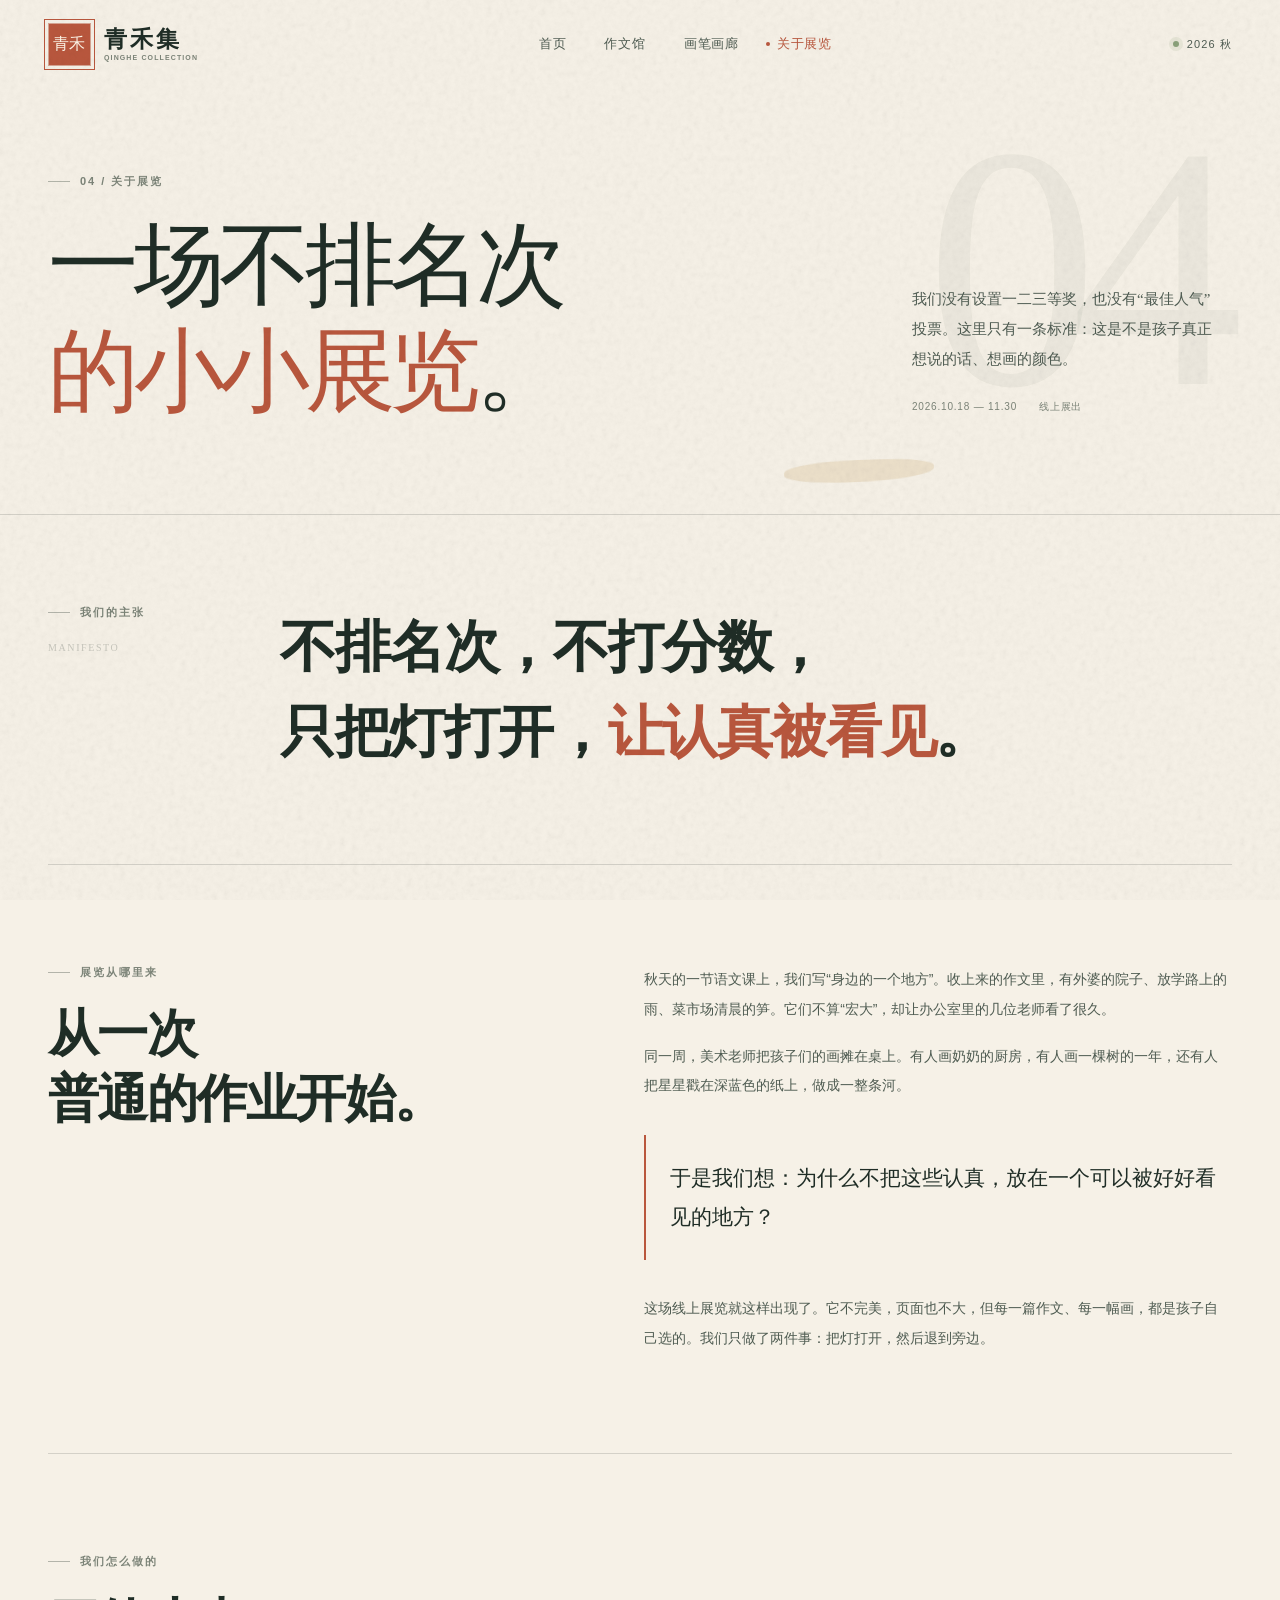
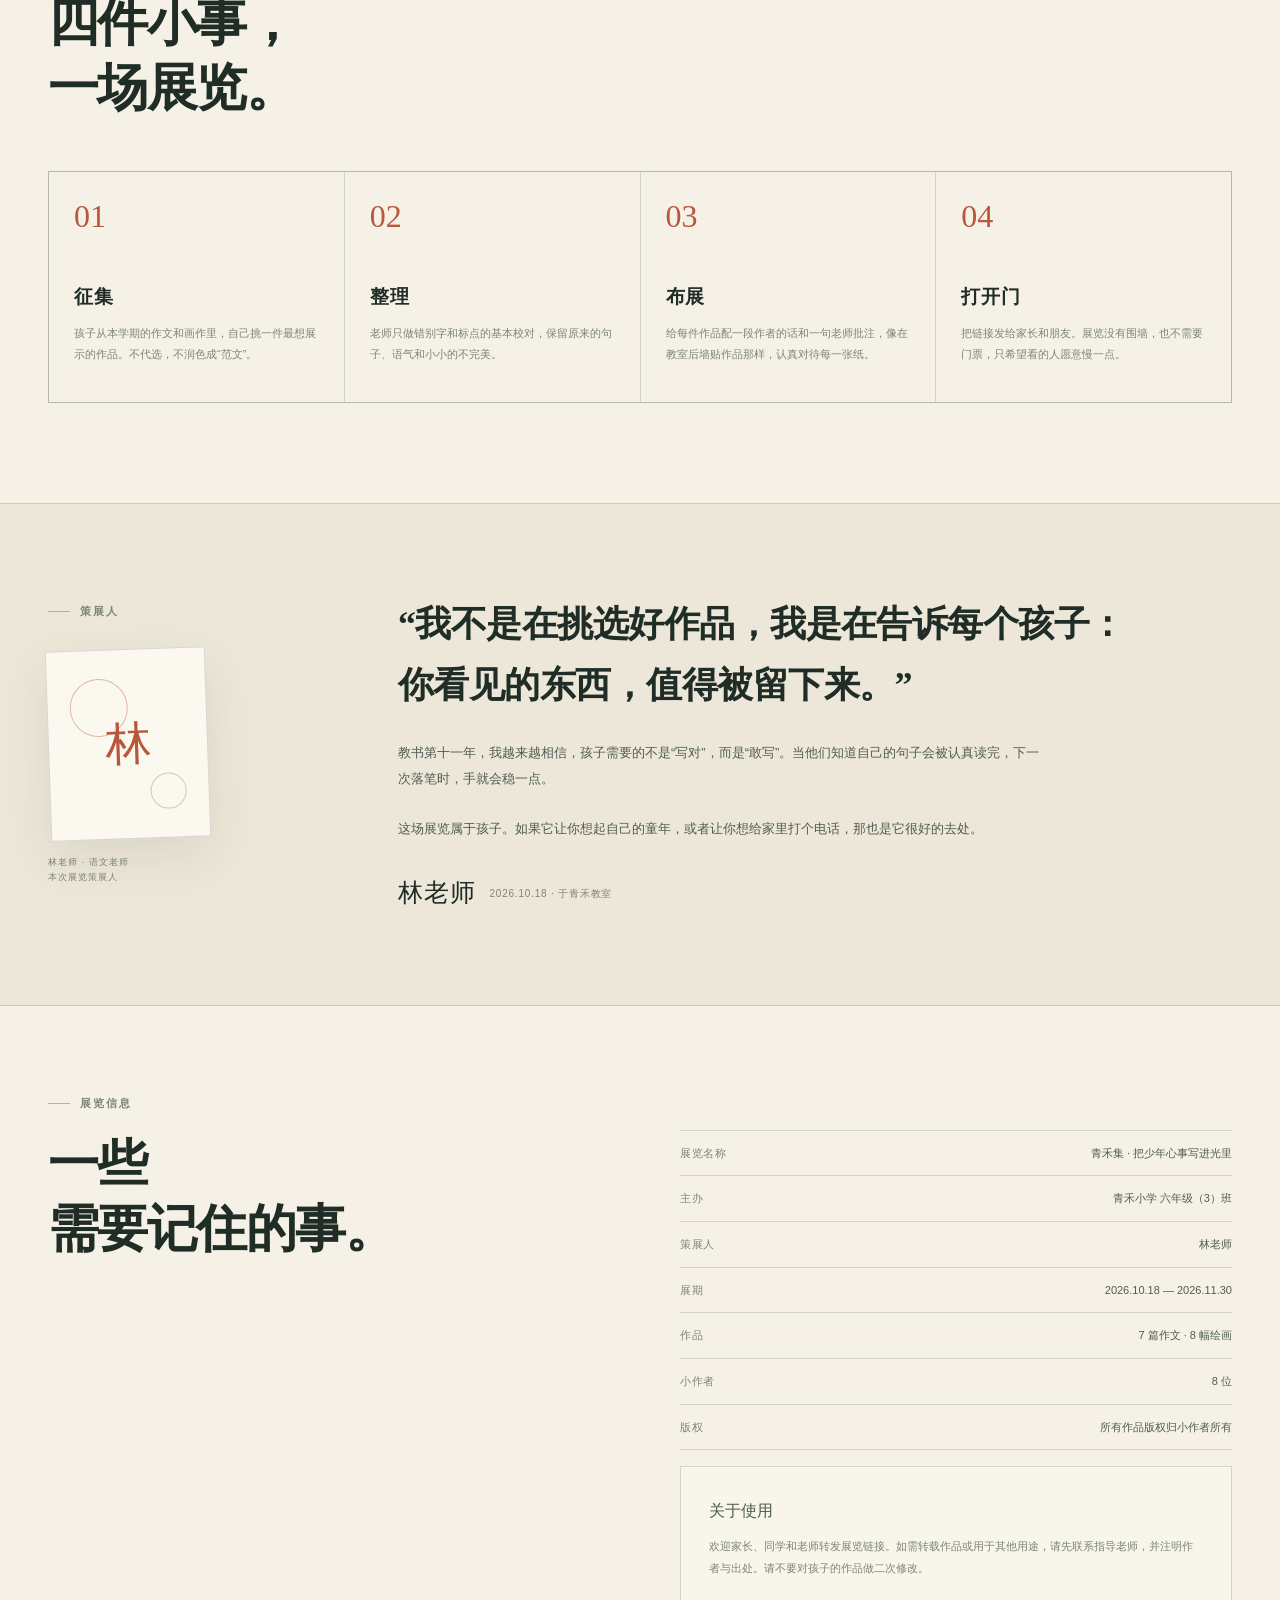
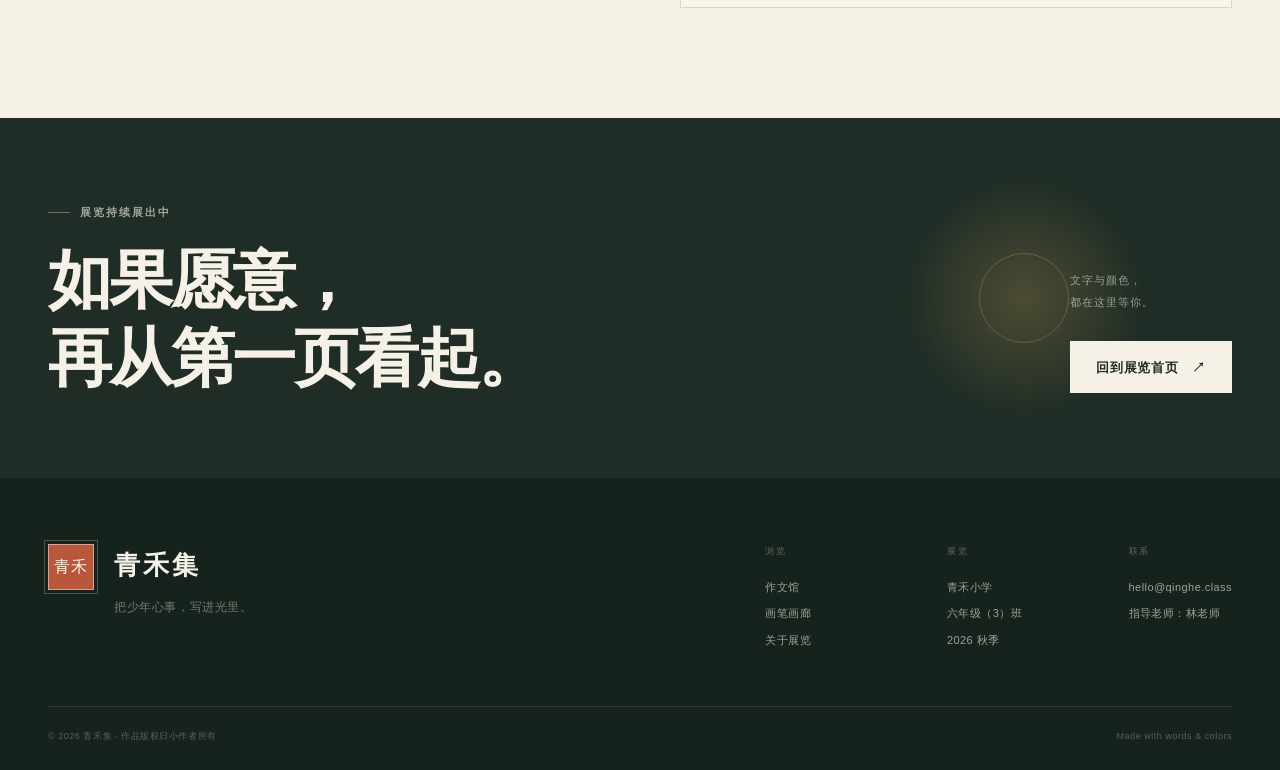
==== about.html @ 117893ed "Publish Qinghe class showcase" ====
<!DOCTYPE html>
<html lang="zh-CN">
<head>
  <meta charset="UTF-8">
  <meta name="viewport" content="width=device-width, initial-scale=1.0">
  <meta name="description" content="关于青禾集——青禾小学六年级（3）班 2026 秋季作文与绘画展。一场不评比高低、只把灯打开的小小展览。">
  <meta name="theme-color" content="#F6F1E7">
  <title>关于展览 · 青禾集</title>
  <link rel="icon" href="assets/img/favicon.svg" type="image/svg+xml">
  <link rel="stylesheet" href="assets/css/style.css">
</head>
<body data-page="about">
  <a class="skip-link" href="#main">跳到正文</a>
  <div class="grain" aria-hidden="true"></div>

  <header class="site-header" data-header>
    <div class="header-inner">
      <a class="brand" href="index.html" aria-label="青禾集首页">
        <span class="brand-seal">青禾</span>
        <span class="brand-type">
          <strong>青禾集</strong>
          <small>QINGHE COLLECTION</small>
        </span>
      </a>
      <nav class="desktop-nav" aria-label="主导航">
        <a href="index.html" data-nav="home">首页</a>
        <a href="essays.html" data-nav="essays">作文馆</a>
        <a href="gallery.html" data-nav="gallery">画笔画廊</a>
        <a href="about.html" data-nav="about">关于展览</a>
      </nav>
      <div class="header-right">
        <span class="term-pill"><i></i>2026 秋</span>
        <button class="menu-toggle" type="button" aria-label="打开菜单" aria-expanded="false" aria-controls="mobileMenu" data-menu-toggle>
          <span></span><span></span>
        </button>
      </div>
    </div>
  </header>

  <div class="mobile-menu" id="mobileMenu" data-mobile-menu aria-hidden="true">
    <div class="mobile-menu-inner">
      <button class="menu-close" type="button" data-menu-close aria-label="关闭菜单"><span></span><span></span></button>
      <p class="mobile-menu-label">把少年心事，写进光里。</p>
      <nav aria-label="移动端导航">
        <a href="index.html" data-nav="home"><span>01</span>首页</a>
        <a href="essays.html" data-nav="essays"><span>02</span>作文馆</a>
        <a href="gallery.html" data-nav="gallery"><span>03</span>画笔画廊</a>
        <a href="about.html" data-nav="about"><span>04</span>关于展览</a>
      </nav>
      <div class="mobile-menu-foot">
        <span>青禾小学 · 六年级（3）班</span>
        <span>2026 秋季</span>
      </div>
    </div>
  </div>

  <main id="main">
    <section class="page-hero about-hero">
      <div class="container page-hero-grid">
        <div>
          <p class="kicker load-in">04 / 关于展览</p>
          <h1 class="load-in" data-load-delay="1">一场不排名次<br><em>的小小展览</em>。</h1>
        </div>
        <aside class="page-hero-aside about-hero-aside load-in" data-load-delay="2">
          <p>我们没有设置一二三等奖，也没有“最佳人气”投票。这里只有一条标准：这是不是孩子真正想说的话、想画的颜色。</p>
          <div class="page-hero-meta">
            <span>2026.10.18 — 11.30</span>
            <span>线上展出</span>
          </div>
        </aside>
      </div>
      <span class="page-hero-index" aria-hidden="true">04</span>
      <span class="page-hero-brush" aria-hidden="true"></span>
    </section>

    <section class="about-manifesto container">
      <div class="reveal">
        <p class="kicker">我们的主张</p>
        <p class="about-manifesto-label">MANIFESTO</p>
      </div>
      <blockquote class="reveal" data-delay="1">不排名次，不打分数，<br>只把灯打开，<em>让认真被看见</em>。</blockquote>
    </section>

    <section class="about-story container">
      <div class="reveal">
        <p class="kicker">展览从哪里来</p>
        <h2>从一次<br>普通的作业开始。</h2>
      </div>
      <div class="about-story-copy reveal" data-delay="1">
        <p>秋天的一节语文课上，我们写“身边的一个地方”。收上来的作文里，有外婆的院子、放学路上的雨、菜市场清晨的笋。它们不算“宏大”，却让办公室里的几位老师看了很久。</p>
        <p>同一周，美术老师把孩子们的画摊在桌上。有人画奶奶的厨房，有人画一棵树的一年，还有人把星星戳在深蓝色的纸上，做成一整条河。</p>
        <p class="about-pull">于是我们想：为什么不把这些认真，放在一个可以被好好看见的地方？</p>
        <p>这场线上展览就这样出现了。它不完美，页面也不大，但每一篇作文、每一幅画，都是孩子自己选的。我们只做了两件事：把灯打开，然后退到旁边。</p>
      </div>
    </section>

    <section class="about-process container">
      <div class="reveal">
        <p class="kicker">我们怎么做的</p>
        <h2>四件小事，<br>一场展览。</h2>
      </div>
      <div class="process-grid">
        <article class="process-step reveal">
          <span>01</span>
          <h3>征集</h3>
          <p>孩子从本学期的作文和画作里，自己挑一件最想展示的作品。不代选，不润色成“范文”。</p>
        </article>
        <article class="process-step reveal" data-delay="1">
          <span>02</span>
          <h3>整理</h3>
          <p>老师只做错别字和标点的基本校对，保留原来的句子、语气和小小的不完美。</p>
        </article>
        <article class="process-step reveal" data-delay="2">
          <span>03</span>
          <h3>布展</h3>
          <p>给每件作品配一段作者的话和一句老师批注，像在教室后墙贴作品那样，认真对待每一张纸。</p>
        </article>
        <article class="process-step reveal" data-delay="2">
          <span>04</span>
          <h3>打开门</h3>
          <p>把链接发给家长和朋友。展览没有围墙，也不需要门票，只希望看的人愿意慢一点。</p>
        </article>
      </div>
    </section>

    <section class="about-teacher">
      <div class="container about-teacher-inner">
        <aside class="about-teacher-aside reveal">
          <p class="kicker">策展人</p>
          <div class="teacher-portrait-mark" aria-hidden="true"><span>林</span></div>
          <p class="teacher-portrait-caption">林老师 · 语文老师<br>本次展览策展人</p>
        </aside>
        <div class="about-teacher-quote reveal" data-delay="1">
          <blockquote>“我不是在挑选好作品，我是在告诉每个孩子：你看见的东西，值得被留下来。”</blockquote>
          <p>教书第十一年，我越来越相信，孩子需要的不是“写对”，而是“敢写”。当他们知道自己的句子会被认真读完，下一次落笔时，手就会稳一点。</p>
          <p>这场展览属于孩子。如果它让你想起自己的童年，或者让你想给家里打个电话，那也是它很好的去处。</p>
          <div class="about-teacher-sign">
            <strong>林老师</strong>
            <span>2026.10.18 · 于青禾教室</span>
          </div>
        </div>
      </div>
    </section>

    <section class="about-credits container">
      <div class="reveal">
        <p class="kicker">展览信息</p>
        <h2>一些<br>需要记住的事。</h2>
      </div>
      <div class="reveal" data-delay="1">
        <dl class="credit-list">
          <div><dt>展览名称</dt><dd>青禾集 · 把少年心事写进光里</dd></div>
          <div><dt>主办</dt><dd>青禾小学 六年级（3）班</dd></div>
          <div><dt>策展人</dt><dd>林老师</dd></div>
          <div><dt>展期</dt><dd>2026.10.18 — 2026.11.30</dd></div>
          <div><dt>作品</dt><dd><span data-total="essays">7</span> 篇作文 · <span data-total="artworks">8</span> 幅绘画</dd></div>
          <div><dt>小作者</dt><dd><span data-total="authors">8</span> 位</dd></div>
          <div><dt>版权</dt><dd>所有作品版权归小作者所有</dd></div>
        </dl>
        <div class="credit-note">
          <strong>关于使用</strong>
          欢迎家长、同学和老师转发展览链接。如需转载作品或用于其他用途，请先联系指导老师，并注明作者与出处。请不要对孩子的作品做二次修改。
        </div>
      </div>
    </section>

    <section class="visit-strip">
      <div class="container visit-inner reveal">
        <div>
          <p class="kicker kicker--light">展览持续展出中</p>
          <h2>如果愿意，<br>再从第一页看起。</h2>
        </div>
        <div class="visit-actions">
          <p>文字与颜色，<br>都在这里等你。</p>
          <a class="btn btn--paper" href="index.html">回到展览首页 <span aria-hidden="true">↗</span></a>
        </div>
        <div class="visit-sun" aria-hidden="true"></div>
      </div>
    </section>
  </main>

  <footer class="site-footer">
    <div class="container footer-inner">
      <div class="footer-brand">
        <span class="brand-seal">青禾</span>
        <div>
          <strong>青禾集</strong>
          <p>把少年心事，写进光里。</p>
        </div>
      </div>
      <div class="footer-nav">
        <div>
          <p class="footer-label">浏览</p>
          <a href="essays.html">作文馆</a>
          <a href="gallery.html">画笔画廊</a>
          <a href="about.html">关于展览</a>
        </div>
        <div>
          <p class="footer-label">展览</p>
          <span>青禾小学</span>
          <span>六年级（3）班</span>
          <span>2026 秋季</span>
        </div>
        <div>
          <p class="footer-label">联系</p>
          <a href="mailto:hello@qinghe.class">hello@qinghe.class</a>
          <span>指导老师：林老师</span>
        </div>
      </div>
    </div>
    <div class="container footer-bottom">
      <span>© <span data-year>2026</span> 青禾集 · 作品版权归小作者所有</span>
      <span>Made with words &amp; colors</span>
    </div>
  </footer>

  <script src="assets/js/data.js"></script>
  <script src="assets/js/site.js"></script>
</body>
</html>
---- assets/css/style.css ----
/* ============================================================
   青禾集 · 视觉系统
   纸感、墨绿、陶土红；宋体做骨架，黑体做呼吸。
   ============================================================ */

:root {
  --paper: #f6f1e7;
  --paper-light: #fbf8f0;
  --paper-deep: #eee6d7;
  --ink: #1f2d26;
  --ink-deep: #16221c;
  --ink-soft: #4f5c52;
  --muted: #7c8478;
  --sage: #788b6f;
  --sage-light: #bdcbb2;
  --terra: #b9573d;
  --terra-deep: #93422f;
  --gold: #c19a55;
  --line: rgba(31, 45, 38, 0.16);
  --line-light: rgba(246, 241, 231, 0.18);
  --serif: "Noto Serif SC", "Source Han Serif SC", "Songti SC", "STSong", "SimSun", serif;
  --sans: "Noto Sans SC", "PingFang SC", "Hiragino Sans GB", "Microsoft YaHei", sans-serif;
  --hand: "Kaiti SC", "STKaiti", "KaiTi", "楷体", serif;
  --ease: cubic-bezier(0.22, 1, 0.36, 1);
  --shadow-soft: 0 18px 50px rgba(47, 42, 31, 0.09);
  --shadow-card: 0 26px 70px rgba(47, 42, 31, 0.14);
  --container: 1240px;
}

*,
*::before,
*::after { box-sizing: border-box; }

html {
  scroll-behavior: smooth;
  -webkit-text-size-adjust: 100%;
}

section[id] { scroll-margin-top: 96px; }

body {
  margin: 0;
  background: var(--paper);
  color: var(--ink);
  font-family: var(--sans);
  font-size: 16px;
  line-height: 1.7;
  -webkit-font-smoothing: antialiased;
  text-rendering: optimizeLegibility;
  overflow-x: hidden;
}

body.is-locked { overflow: hidden; }

::selection {
  background: var(--terra);
  color: var(--paper-light);
}

img { display: block; max-width: 100%; }
a { color: inherit; text-decoration: none; }
button { font: inherit; color: inherit; }
button, a { -webkit-tap-highlight-color: transparent; }
p, h1, h2, h3, h4, blockquote, figure { margin: 0; }
ul, ol { margin: 0; padding: 0; list-style: none; }
[hidden] { display: none !important; }

:focus-visible {
  outline: 2px solid var(--terra);
  outline-offset: 4px;
}

.skip-link {
  position: fixed;
  top: 12px;
  left: 12px;
  z-index: 1000;
  padding: 10px 18px;
  background: var(--ink);
  color: var(--paper);
  transform: translateY(-160%);
  transition: transform 0.2s ease;
}
.skip-link:focus { transform: translateY(0); }

.grain {
  position: fixed;
  inset: 0;
  z-index: 999;
  pointer-events: none;
  opacity: 0.2;
  mix-blend-mode: multiply;
  background-image: url("data:image/svg+xml,%3Csvg viewBox='0 0 180 180' xmlns='http://www.w3.org/2000/svg'%3E%3Cfilter id='n'%3E%3CfeTurbulence type='fractalNoise' baseFrequency='.82' numOctaves='4' stitchTiles='stitch'/%3E%3CfeColorMatrix type='saturate' values='0'/%3E%3C/filter%3E%3Crect width='100%25' height='100%25' filter='url(%23n)' opacity='.55'/%3E%3C/svg%3E");
}

.container {
  width: min(var(--container), calc(100% - 96px));
  margin-inline: auto;
}

.sr-only {
  position: absolute;
  width: 1px;
  height: 1px;
  padding: 0;
  margin: -1px;
  overflow: hidden;
  clip: rect(0, 0, 0, 0);
  white-space: nowrap;
  border: 0;
}

/* ---------- 基础排版 ---------- */

h1, h2, h3, h4, blockquote {
  font-family: var(--serif);
  font-weight: 600;
}

.kicker {
  display: flex;
  align-items: center;
  gap: 10px;
  color: var(--muted);
  font-family: var(--sans);
  font-size: 11px;
  font-weight: 600;
  letter-spacing: 0.18em;
  line-height: 1.4;
  text-transform: uppercase;
}
.kicker::before {
  content: "";
  width: 22px;
  height: 1px;
  background: currentColor;
  opacity: 0.55;
}
.kicker--light { color: rgba(246, 241, 231, 0.62); }

.eyebrow {
  display: flex;
  align-items: center;
  gap: 14px;
  color: var(--ink-soft);
  font-size: 12px;
  font-weight: 500;
  letter-spacing: 0.14em;
}
.eyebrow-line { width: 42px; height: 1px; background: var(--terra); }

.link-arrow {
  display: inline-flex;
  align-items: center;
  gap: 12px;
  border-bottom: 1px solid var(--line);
  padding-bottom: 7px;
  font-size: 13px;
  font-weight: 600;
  letter-spacing: 0.04em;
  transition: color 0.25s ease, border-color 0.25s ease, gap 0.25s ease;
}
.link-arrow span {
  font-size: 17px;
  line-height: 1;
  transition: transform 0.25s var(--ease);
}
.link-arrow:hover { color: var(--terra); border-color: var(--terra); }
.link-arrow:hover span { transform: translateX(4px); }

.btn {
  display: inline-flex;
  align-items: center;
  justify-content: center;
  gap: 14px;
  min-height: 52px;
  padding: 0 25px;
  border: 1px solid transparent;
  font-size: 13px;
  font-weight: 600;
  letter-spacing: 0.05em;
  line-height: 1.2;
  transition: background 0.25s ease, color 0.25s ease, border-color 0.25s ease, transform 0.25s var(--ease);
}
.btn svg {
  width: 18px;
  height: 18px;
  fill: none;
  stroke: currentColor;
  stroke-width: 1.5;
  stroke-linecap: round;
  stroke-linejoin: round;
}
.btn--primary {
  background: var(--ink);
  color: var(--paper-light);
}
.btn--primary:hover {
  background: var(--terra);
  transform: translateY(-2px);
}
.btn--text {
  padding-inline: 4px;
  border-bottom-color: transparent;
  border-radius: 0;
}
.btn--text span { color: var(--terra); font-size: 16px; }
.btn--text:hover { color: var(--terra); }
.btn--paper {
  background: var(--paper);
  color: var(--ink);
}
.btn--paper:hover { background: var(--gold); transform: translateY(-2px); }

/* ---------- 页头 ---------- */

.site-header {
  position: fixed;
  top: 0;
  left: 0;
  right: 0;
  z-index: 100;
  border-bottom: 1px solid transparent;
  transition: background 0.35s ease, border-color 0.35s ease, backdrop-filter 0.35s ease;
}
.site-header.is-scrolled {
  background: rgba(246, 241, 231, 0.9);
  border-bottom-color: var(--line);
  -webkit-backdrop-filter: blur(16px);
  backdrop-filter: blur(16px);
}
.header-inner {
  width: min(var(--container), calc(100% - 96px));
  min-height: 88px;
  margin-inline: auto;
  display: flex;
  align-items: center;
  justify-content: space-between;
  gap: 32px;
}
.brand {
  display: inline-flex;
  align-items: center;
  gap: 13px;
  flex-shrink: 0;
}
.brand-seal {
  display: grid;
  place-items: center;
  width: 43px;
  height: 43px;
  border: 1px solid rgba(246, 241, 231, 0.5);
  outline: 1px solid var(--terra);
  outline-offset: 3px;
  background: var(--terra);
  color: #fff7e9;
  font-family: var(--hand);
  font-size: 16px;
  letter-spacing: 0.06em;
  line-height: 1;
  transition: transform 0.35s var(--ease);
}
.brand:hover .brand-seal { transform: rotate(-6deg); }
.brand-type { display: flex; flex-direction: column; gap: 1px; }
.brand-type strong {
  font-family: var(--serif);
  font-size: 23px;
  font-weight: 700;
  letter-spacing: 0.12em;
  line-height: 1.2;
}
.brand-type small {
  color: var(--muted);
  font-size: 7px;
  font-weight: 600;
  letter-spacing: 0.16em;
  line-height: 1.2;
}
.desktop-nav {
  display: flex;
  align-items: center;
  gap: 38px;
  margin-left: auto;
  margin-right: auto;
}
.desktop-nav a {
  position: relative;
  padding: 7px 0;
  color: var(--ink-soft);
  font-size: 13px;
  font-weight: 500;
  letter-spacing: 0.06em;
}
.desktop-nav a::after {
  content: "";
  position: absolute;
  left: 0;
  bottom: 0;
  width: 0;
  height: 1px;
  background: var(--terra);
  transition: width 0.3s var(--ease);
}
.desktop-nav a:hover { color: var(--ink); }
.desktop-nav a:hover::after { width: 100%; }
.desktop-nav a[aria-current="page"] { color: var(--terra); }
.desktop-nav a[aria-current="page"]::before {
  content: "";
  position: absolute;
  left: -11px;
  top: 50%;
  width: 4px;
  height: 4px;
  border-radius: 50%;
  background: var(--terra);
  transform: translateY(-50%);
}
.header-right { display: flex; align-items: center; gap: 22px; }
.term-pill {
  display: inline-flex;
  align-items: center;
  gap: 8px;
  white-space: nowrap;
  color: var(--ink-soft);
  font-size: 11px;
  letter-spacing: 0.1em;
}
.term-pill i {
  width: 6px;
  height: 6px;
  border-radius: 50%;
  background: #8ba37b;
  box-shadow: 0 0 0 4px rgba(139, 163, 123, 0.14);
}
.menu-toggle {
  display: none;
  position: relative;
  z-index: 120;
  width: 44px;
  height: 44px;
  padding: 0;
  border: 1px solid var(--line);
  border-radius: 50%;
  background: transparent;
  cursor: pointer;
}
.menu-toggle span {
  position: absolute;
  left: 13px;
  width: 16px;
  height: 1px;
  background: var(--ink);
  transition: transform 0.3s ease, top 0.3s ease;
}
.menu-toggle span:first-child { top: 18px; }
.menu-toggle span:last-child { top: 24px; }
.menu-toggle[aria-expanded="true"] { border-color: var(--line-light); }
.menu-toggle[aria-expanded="true"] span { background: var(--paper); }
.menu-toggle[aria-expanded="true"] span:first-child { top: 21px; transform: rotate(45deg); }
.menu-toggle[aria-expanded="true"] span:last-child { top: 21px; transform: rotate(-45deg); }

.mobile-menu {
  position: fixed;
  inset: 0;
  z-index: 110;
  background: var(--ink-deep);
  color: var(--paper);
  opacity: 0;
  visibility: hidden;
  clip-path: circle(0% at calc(100% - 54px) 54px);
  transition: clip-path 0.6s var(--ease), opacity 0.25s ease, visibility 0.25s;
}
.mobile-menu.is-open {
  opacity: 1;
  visibility: visible;
  clip-path: circle(150% at calc(100% - 54px) 54px);
}
.mobile-menu-inner {
  position: relative;
  width: min(var(--container), calc(100% - 64px));
  height: 100%;
  margin-inline: auto;
  padding: 130px 0 46px;
  display: flex;
  flex-direction: column;
}
.menu-close {
  position: absolute;
  top: 22px;
  right: 0;
  z-index: 2;
  width: 44px;
  height: 44px;
  padding: 0;
  border: 1px solid rgba(246, 241, 231, 0.28);
  border-radius: 50%;
  background: transparent;
  cursor: pointer;
}
.menu-close span {
  position: absolute;
  left: 13px;
  top: 21px;
  width: 16px;
  height: 1px;
  background: var(--paper);
}
.menu-close span:first-child { transform: rotate(45deg); }
.menu-close span:last-child { transform: rotate(-45deg); }
.mobile-menu-label {
  color: rgba(246, 241, 231, 0.5);
  font-family: var(--serif);
  font-size: 15px;
  letter-spacing: 0.06em;
}
.mobile-menu nav {
  margin-top: 48px;
  display: flex;
  flex-direction: column;
}
.mobile-menu nav a {
  display: flex;
  align-items: baseline;
  gap: 24px;
  padding: 15px 0;
  border-bottom: 1px solid var(--line-light);
  font-family: var(--serif);
  font-size: clamp(34px, 7vw, 48px);
  line-height: 1.2;
  transition: color 0.25s ease, padding-left 0.25s ease;
}
.mobile-menu nav a span {
  color: rgba(246, 241, 231, 0.35);
  font-family: var(--sans);
  font-size: 10px;
  letter-spacing: 0.15em;
}
.mobile-menu nav a:hover,
.mobile-menu nav a[aria-current="page"] { color: #d8a48d; padding-left: 8px; }
.mobile-menu-foot {
  margin-top: auto;
  display: flex;
  justify-content: space-between;
  color: rgba(246, 241, 231, 0.42);
  font-size: 11px;
  letter-spacing: 0.1em;
}

/* ---------- 首页 Hero ---------- */

.hero {
  min-height: 860px;
  padding-top: 150px;
  padding-bottom: 88px;
  display: grid;
  grid-template-columns: minmax(0, 0.94fr) minmax(440px, 1.06fr);
  align-items: center;
  gap: 34px;
}
.hero-copy { position: relative; z-index: 3; }
.hero-title {
  margin-top: 26px;
  font-size: clamp(58px, 6.4vw, 92px);
  line-height: 1.08;
  letter-spacing: -0.045em;
  font-weight: 600;
}
.hero-title .ink-accent {
  position: relative;
  z-index: 0;
  color: var(--terra);
  white-space: nowrap;
}
.hero-title .ink-accent::after {
  content: "";
  position: absolute;
  z-index: -1;
  left: 1%;
  right: -1%;
  bottom: 6%;
  height: 22%;
  background: rgba(193, 154, 85, 0.32);
  transform: rotate(-1.2deg);
  border-radius: 48% 22% 42% 26%;
}
.title-dot { color: var(--terra); }
.hero-intro {
  max-width: 500px;
  margin-top: 30px;
  color: var(--ink-soft);
  font-size: 15px;
  line-height: 1.95;
  letter-spacing: 0.02em;
}
.hero-cta {
  display: flex;
  align-items: center;
  flex-wrap: wrap;
  gap: 24px;
  margin-top: 36px;
}
.hero-foot {
  display: flex;
  align-items: center;
  flex-wrap: wrap;
  gap: 12px;
  margin-top: 56px;
  color: var(--muted);
  font-size: 11px;
  letter-spacing: 0.08em;
}
.hero-foot-label { color: var(--ink-soft); }
.hero-foot-theme {
  color: var(--terra);
  font-family: var(--serif);
  font-size: 17px;
  font-weight: 600;
  letter-spacing: 0.16em;
}
.hero-foot-dash { width: 36px; height: 1px; background: var(--line); }
.hero-foot-count { letter-spacing: 0.03em; }

.hero-stage {
  position: relative;
  align-self: stretch;
  min-height: 650px;
}
.stage-wash {
  position: absolute;
  inset: 8% 2% 3% 6%;
  background:
    radial-gradient(circle at 70% 18%, rgba(255, 247, 220, 0.86) 0 7%, transparent 28%),
    linear-gradient(155deg, #dde4d0 0%, #e9e4d0 52%, #e9d9bd 100%);
  border-radius: 48% 48% 14px 14px;
  opacity: 0.9;
}
.stage-wash::after {
  content: "";
  position: absolute;
  inset: 18px;
  border: 1px solid rgba(31, 45, 38, 0.11);
  border-radius: inherit;
}
.stage-orbit {
  position: absolute;
  top: 1%;
  right: 0;
  width: 168px;
  height: 168px;
  color: var(--ink-soft);
  animation: orbit 42s linear infinite;
  z-index: 2;
}
.stage-orbit text {
  font-family: var(--sans);
  font-size: 8.4px;
  font-weight: 500;
  letter-spacing: 0.28em;
  fill: currentColor;
}
@keyframes orbit { to { transform: rotate(360deg); } }
.stage-type {
  position: absolute;
  left: 1%;
  bottom: 5%;
  color: transparent;
  -webkit-text-stroke: 1px rgba(31, 45, 38, 0.15);
  font-family: var(--sans);
  font-size: 108px;
  font-weight: 700;
  line-height: 0.8;
  letter-spacing: -0.06em;
  pointer-events: none;
  z-index: 0;
}
.hero-art {
  position: absolute;
  display: block;
  padding: 11px 11px 0;
  background: #fcf8ef;
  box-shadow: var(--shadow-card);
  transition: transform 0.5s var(--ease), box-shadow 0.5s var(--ease), z-index 0s;
}
.hero-art .art-mat {
  display: block;
  overflow: hidden;
  background: var(--paper-deep);
}
.hero-art img {
  width: 100%;
  height: 100%;
  object-fit: cover;
  transition: transform 0.8s var(--ease);
}
.hero-art--main {
  width: 48%;
  left: 4%;
  top: 20%;
  transform: rotate(-4deg);
  z-index: 3;
}
.hero-art--main .art-mat { aspect-ratio: 4 / 5; }
.hero-art--side {
  width: 32%;
  right: 2%;
  top: 6%;
  transform: rotate(4deg);
  z-index: 2;
}
.hero-art--side .art-mat { aspect-ratio: 4 / 5; }
.hero-art--wide {
  width: 50%;
  right: 2%;
  bottom: 15%;
  transform: rotate(2.5deg);
  z-index: 4;
}
.hero-art--wide .art-mat { aspect-ratio: 10 / 7; }
.hero-art-caption {
  display: flex;
  flex-direction: column;
  gap: 1px;
  padding: 10px 2px 12px;
}
.hero-art-caption strong {
  font-family: var(--serif);
  font-size: 14px;
  font-weight: 600;
  letter-spacing: 0.07em;
}
.hero-art-caption em {
  color: var(--muted);
  font-size: 9px;
  font-style: normal;
  letter-spacing: 0.08em;
}
.hero-art:hover {
  transform: rotate(0) translateY(-9px);
  box-shadow: 0 34px 80px rgba(47, 42, 31, 0.2);
  z-index: 7;
}
.hero-art:hover img { transform: scale(1.025); }
.tape {
  position: absolute;
  z-index: 5;
  width: 76px;
  height: 22px;
  background: rgba(224, 209, 178, 0.72);
  border-left: 1px dashed rgba(120, 100, 71, 0.25);
  border-right: 1px dashed rgba(120, 100, 71, 0.25);
  -webkit-backdrop-filter: blur(2px);
  backdrop-filter: blur(2px);
  box-shadow: 0 2px 5px rgba(70, 58, 38, 0.08);
}
.tape--one { top: -10px; left: 28%; transform: rotate(-3deg); }
.tape--two { top: -8px; right: 20%; transform: rotate(6deg); width: 62px; }
.tape--three { top: -9px; left: 35%; transform: rotate(-2deg); width: 86px; }
.stage-label {
  position: absolute;
  left: 0;
  bottom: 1%;
  z-index: 8;
  display: flex;
  align-items: center;
  gap: 12px;
  color: var(--ink-soft);
  font-size: 9px;
  line-height: 1.7;
  letter-spacing: 0.08em;
}
.stage-label-seal {
  display: grid;
  place-items: center;
  width: 31px;
  height: 31px;
  border: 1px solid var(--terra);
  color: var(--terra);
  font-family: var(--hand);
  font-size: 15px;
}
.stage-label em { color: var(--muted); font-style: normal; letter-spacing: 0.03em; }

/* ---------- 跑马灯 ---------- */

.ticker {
  overflow: hidden;
  border-top: 1px solid var(--line);
  border-bottom: 1px solid var(--line);
  padding: 15px 0;
  background: rgba(251, 248, 240, 0.34);
}
.ticker-track {
  display: flex;
  align-items: center;
  gap: 30px;
  width: max-content;
  animation: ticker 38s linear infinite;
}
.ticker-track span {
  font-family: var(--serif);
  font-size: 12px;
  letter-spacing: 0.16em;
  white-space: nowrap;
}
.ticker-track i {
  color: var(--terra);
  font-size: 9px;
  font-style: normal;
}
@keyframes ticker { to { transform: translateX(-50%); } }

/* ---------- 通用 section ---------- */

.section { padding: 126px 0; }
.section-rail {
  display: flex;
  flex-direction: column;
  align-items: flex-start;
  gap: 18px;
}
.section-no {
  color: var(--terra);
  font-family: var(--serif);
  font-size: 58px;
  font-weight: 400;
  line-height: 1;
  letter-spacing: -0.04em;
}
.section-rail-text {
  color: var(--muted);
  font-size: 10px;
  letter-spacing: 0.22em;
  writing-mode: vertical-rl;
}
.intro-section {
  display: grid;
  grid-template-columns: 170px minmax(0, 1fr);
  gap: 42px;
  padding-bottom: 70px;
}
.intro-main {
  display: grid;
  grid-template-columns: minmax(0, 0.92fr) minmax(0, 1fr);
  gap: clamp(48px, 8vw, 110px);
  align-items: start;
}
.intro-heading h2 {
  margin-top: 20px;
  font-size: clamp(42px, 4.6vw, 62px);
  line-height: 1.22;
  letter-spacing: -0.035em;
}
.intro-lead {
  margin-bottom: 22px;
  color: var(--ink);
  font-family: var(--serif);
  font-size: clamp(20px, 2vw, 25px);
  line-height: 1.7;
  letter-spacing: 0.015em;
}
.intro-copy > p:not(.intro-lead) {
  color: var(--ink-soft);
  font-size: 14px;
  line-height: 2;
  letter-spacing: 0.015em;
}
.intro-copy > p + p { margin-top: 16px; }
.intro-stats {
  display: flex;
  gap: clamp(30px, 5vw, 62px);
  margin-top: 42px;
  padding-top: 28px;
  border-top: 1px solid var(--line);
}
.intro-stats div { display: flex; flex-direction: column; gap: 2px; }
.intro-stats strong {
  font-family: var(--serif);
  font-size: 40px;
  font-weight: 400;
  line-height: 1;
  letter-spacing: -0.03em;
}
.intro-stats span {
  color: var(--muted);
  font-size: 10px;
  letter-spacing: 0.12em;
}

/* ---------- 引言海报 ---------- */

.quote-feature { padding-bottom: 100px; }
.quote-feature-inner {
  position: relative;
  overflow: hidden;
  display: grid;
  grid-template-columns: 110px minmax(0, 1fr) auto;
  align-items: center;
  gap: 28px;
  min-height: 390px;
  padding: 62px 64px 62px 48px;
  background:
    radial-gradient(circle at 85% 20%, rgba(193, 154, 85, 0.18), transparent 34%),
    radial-gradient(circle at 8% 95%, rgba(120, 139, 111, 0.22), transparent 28%),
    var(--ink);
  color: var(--paper-light);
  overflow: hidden;
}
.quote-feature-inner::before {
  content: "";
  position: absolute;
  inset: 16px;
  border: 1px solid rgba(246, 241, 231, 0.11);
  pointer-events: none;
}
.quote-feature-mark {
  align-self: start;
  color: var(--gold);
  font-family: Georgia, serif;
  font-size: 130px;
  line-height: 0.8;
  opacity: 0.8;
}
.quote-feature-copy { position: relative; z-index: 1; }
.quote-feature blockquote {
  margin-top: 22px;
  font-size: clamp(30px, 3.8vw, 49px);
  font-weight: 500;
  line-height: 1.42;
  letter-spacing: -0.02em;
}
.quote-source {
  margin-top: 24px;
  color: rgba(246, 241, 231, 0.52);
  font-size: 11px;
  letter-spacing: 0.1em;
}
.round-link {
  position: relative;
  z-index: 2;
  flex-shrink: 0;
  display: grid;
  place-items: center;
  gap: 3px;
  width: 104px;
  height: 104px;
  border: 1px solid var(--line-light);
  border-radius: 50%;
  background: transparent;
  color: var(--paper);
  font-size: 10px;
  letter-spacing: 0.1em;
  cursor: pointer;
  transition: background 0.3s ease, color 0.3s ease, transform 0.3s var(--ease), border-color 0.3s ease;
}
.round-link svg {
  width: 22px;
  height: 22px;
  fill: none;
  stroke: currentColor;
  stroke-width: 1.2;
  stroke-linecap: round;
  stroke-linejoin: round;
}
.round-link:hover {
  background: var(--paper);
  color: var(--ink);
  border-color: var(--paper);
  transform: rotate(6deg);
}
.quote-feature-seal {
  position: absolute;
  right: 38px;
  bottom: 30px;
  display: grid;
  place-items: center;
  width: 38px;
  height: 60px;
  border: 1px solid rgba(185, 87, 61, 0.7);
  color: #d38a73;
  font-family: var(--hand);
  font-size: 13px;
  writing-mode: vertical-rl;
  letter-spacing: 0.15em;
  opacity: 0.9;
}

/* ---------- section 标题 ---------- */

.section-head {
  display: grid;
  grid-template-columns: minmax(0, 1fr) minmax(260px, 340px);
  gap: 60px;
  align-items: end;
  margin-bottom: 54px;
}
.section-head h2 {
  margin-top: 20px;
  font-size: clamp(40px, 4.4vw, 58px);
  line-height: 1.2;
  letter-spacing: -0.035em;
}
.section-head-side {
  padding-bottom: 5px;
  display: flex;
  flex-direction: column;
  align-items: flex-start;
  gap: 24px;
}
.section-head-side p {
  color: var(--ink-soft);
  font-size: 13px;
  line-height: 1.9;
}

/* ---------- 首页作文卡片 ---------- */

.home-essays {
  display: grid;
  grid-template-columns: 1.14fr 0.93fr 0.93fr;
  gap: 22px;
  align-items: stretch;
}
.essay-card {
  position: relative;
  display: flex;
  flex-direction: column;
  min-width: 0;
  background: var(--paper-light);
  border: 1px solid var(--line);
  box-shadow: 0 0 0 rgba(47, 42, 31, 0);
  transition: transform 0.35s var(--ease), box-shadow 0.35s ease, border-color 0.35s ease;
}
.essay-card:hover {
  transform: translateY(-6px);
  border-color: rgba(31, 45, 38, 0.28);
  box-shadow: var(--shadow-soft);
}
.essay-card--dark {
  background: var(--ink);
  border-color: var(--ink);
  color: var(--paper-light);
}
.essay-card--dark:hover { box-shadow: 0 26px 60px rgba(31, 45, 38, 0.22); }
.work-open {
  display: flex;
  flex-direction: column;
  flex: 1;
  width: 100%;
  padding: 28px 28px 24px;
  text-align: left;
  background: transparent;
  border: 0;
  cursor: pointer;
}
.essay-card--dark .work-open { padding: 34px 32px 28px; }
.essay-card-index {
  color: rgba(31, 45, 38, 0.24);
  font-family: var(--serif);
  font-size: 14px;
  letter-spacing: 0.08em;
}
.essay-card--dark .essay-card-index { color: rgba(246, 241, 231, 0.35); }
.essay-card-top {
  display: flex;
  align-items: center;
  justify-content: space-between;
  gap: 16px;
}
.essay-chip,
.art-chip {
  display: inline-flex;
  align-items: center;
  gap: 6px;
  padding: 4px 10px;
  border: 1px solid var(--line);
  border-radius: 99px;
  color: var(--ink-soft);
  font-size: 9px;
  letter-spacing: 0.08em;
  line-height: 1.5;
  white-space: nowrap;
}
.essay-card--dark .essay-chip {
  border-color: var(--line-light);
  color: rgba(246, 241, 231, 0.62);
}
.essay-card .essay-card-title {
  display: block;
  margin-top: 34px;
  font-family: var(--serif);
  font-size: clamp(24px, 2.3vw, 31px);
  font-weight: 600;
  line-height: 1.35;
  letter-spacing: -0.02em;
}
.essay-card--dark .essay-card-title {
  margin-top: 48px;
  font-size: clamp(33px, 3.2vw, 42px);
  line-height: 1.3;
}
.essay-card-excerpt {
  margin-top: 18px;
  color: var(--ink-soft);
  font-family: var(--serif);
  font-size: 13px;
  line-height: 1.95;
}
.essay-card--dark .essay-card-excerpt {
  color: rgba(246, 241, 231, 0.68);
  font-size: 14px;
}
.essay-card-quote {
  margin-top: 26px;
  padding-left: 16px;
  border-left: 1px solid var(--terra);
  color: rgba(246, 241, 231, 0.9);
  font-family: var(--serif);
  font-size: 17px;
  line-height: 1.8;
}
.essay-card-foot {
  display: flex;
  align-items: center;
  justify-content: space-between;
  gap: 12px;
  margin-top: auto;
  padding-top: 34px;
  color: var(--muted);
  font-size: 10px;
  letter-spacing: 0.08em;
}
.essay-card--dark .essay-card-foot { color: rgba(246, 241, 231, 0.48); }
.essay-card-foot .foot-arrow {
  color: var(--terra);
  font-size: 17px;
  line-height: 1;
  transition: transform 0.3s var(--ease);
}
.essay-card:hover .foot-arrow { transform: translate(4px, -4px); }
.essay-card-author { display: flex; align-items: baseline; gap: 7px; }
.essay-card-author strong {
  color: var(--ink);
  font-family: var(--serif);
  font-size: 12px;
  font-weight: 600;
  letter-spacing: 0.04em;
}
.essay-card--dark .essay-card-author strong { color: var(--paper-light); }

/* ---------- 首页画作 ---------- */

.art-section {
  position: relative;
  padding: 110px 0 95px;
  background: #ede7d9;
  border-top: 1px solid var(--line);
  border-bottom: 1px solid var(--line);
}
.art-section::before {
  content: "";
  position: absolute;
  inset: 0;
  background:
    radial-gradient(circle at 90% 8%, rgba(193, 154, 85, 0.18), transparent 24%),
    radial-gradient(circle at 4% 88%, rgba(120, 139, 111, 0.14), transparent 26%);
  pointer-events: none;
}
.section-head--art { position: relative; z-index: 1; }
.home-art-grid {
  position: relative;
  z-index: 1;
  column-count: 2;
  column-gap: 34px;
}
.art-tile {
  display: inline-block;
  width: 100%;
  margin: 0 0 38px;
  break-inside: avoid;
}
.art-tile:nth-child(2) { padding-top: 54px; }
.art-tile:nth-child(3) { padding-top: 0; }
.art-tile:nth-child(4) { padding-top: 20px; }
.art-open {
  display: block;
  width: 100%;
  padding: 0;
  border: 0;
  background: transparent;
  text-align: left;
  cursor: pointer;
}
.art-tile-frame {
  position: relative;
  display: block;
  overflow: hidden;
  padding: 13px;
  background: #fcf8ef;
  box-shadow: var(--shadow-soft);
  transition: transform 0.45s var(--ease), box-shadow 0.45s ease;
}
.art-open:hover .art-tile-frame {
  transform: translateY(-6px) rotate(-0.35deg);
  box-shadow: var(--shadow-card);
}
.art-tile-frame::after {
  content: "";
  position: absolute;
  inset: 13px;
  border: 1px solid rgba(31, 45, 38, 0.08);
  pointer-events: none;
}
.art-tile-frame img {
  width: 100%;
  height: auto;
  transition: transform 0.8s var(--ease);
}
.art-open:hover .art-tile-frame img { transform: scale(1.02); }
.art-tile-caption {
  display: flex;
  align-items: baseline;
  justify-content: space-between;
  gap: 18px;
  padding: 16px 2px 0;
}
.art-tile-caption strong {
  font-family: var(--serif);
  font-size: 20px;
  font-weight: 600;
  letter-spacing: 0.03em;
}
.art-tile-caption span {
  color: var(--muted);
  font-size: 10px;
  letter-spacing: 0.08em;
  white-space: nowrap;
}
.art-tile-note {
  margin-top: 5px;
  color: var(--ink-soft);
  font-size: 11px;
  line-height: 1.7;
  letter-spacing: 0.02em;
}
.art-section-foot {
  position: relative;
  z-index: 1;
  display: flex;
  align-items: center;
  gap: 18px;
  margin-top: 22px;
  padding-top: 24px;
  border-top: 1px solid var(--line);
  color: var(--muted);
  font-size: 10px;
  letter-spacing: 0.06em;
}
.art-section-line { flex: 1; height: 1px; background: var(--line); }
.art-section-foot .link-arrow { flex-shrink: 0; border-bottom-color: transparent; }

/* ---------- 老师的话 ---------- */

.teacher-section {
  display: grid;
  grid-template-columns: 280px minmax(0, 1fr);
  gap: clamp(48px, 8vw, 110px);
  align-items: start;
  padding-top: 118px;
  padding-bottom: 125px;
}
.teacher-rail {
  position: sticky;
  top: 140px;
  display: flex;
  flex-direction: column;
  align-items: flex-start;
}
.teacher-rail h2 {
  margin-top: 22px;
  font-size: clamp(42px, 4vw, 56px);
  line-height: 1.24;
  letter-spacing: -0.035em;
}
.teacher-stamp {
  display: grid;
  place-items: center;
  width: 72px;
  height: 72px;
  margin-top: 40px;
  border: 1px solid rgba(185, 87, 61, 0.5);
  border-radius: 50%;
  color: var(--terra);
  font-family: var(--hand);
  font-size: 15px;
  letter-spacing: 0.12em;
  transform: rotate(-12deg);
  opacity: 0.8;
}
.teacher-letter {
  position: relative;
  max-width: 750px;
  padding: 64px 64px 58px;
  background:
    linear-gradient(rgba(255, 251, 241, 0.7), rgba(255, 251, 241, 0.7)),
    repeating-linear-gradient(0deg, transparent 0 31px, rgba(31, 45, 38, 0.06) 31px 32px);
  background-color: #fbf6e9;
  box-shadow: 0 30px 80px rgba(69, 55, 36, 0.1);
  transform: rotate(0.8deg);
  border: 1px solid rgba(31, 45, 38, 0.08);
}
.letter-tape {
  position: absolute;
  top: -12px;
  left: 50%;
  width: 108px;
  height: 26px;
  background: rgba(218, 200, 166, 0.7);
  transform: translateX(-50%) rotate(-1deg);
  box-shadow: 0 2px 5px rgba(70, 58, 38, 0.08);
}
.letter-date {
  color: var(--muted);
  font-size: 10px;
  letter-spacing: 0.13em;
}
.letter-greeting {
  margin-top: 34px;
  font-family: var(--serif);
  font-size: 25px;
  letter-spacing: 0.03em;
}
.teacher-letter > p:not(.letter-date):not(.letter-greeting) {
  margin-top: 17px;
  color: var(--ink-soft);
  font-family: var(--serif);
  font-size: 15px;
  line-height: 2.15;
  letter-spacing: 0.02em;
}
.teacher-letter > p:first-of-type { margin-top: 24px; }
.letter-sign {
  display: flex;
  align-items: flex-end;
  justify-content: flex-end;
  gap: 14px;
  margin-top: 36px;
}
.letter-sign span {
  font-family: var(--hand);
  font-size: 30px;
  letter-spacing: 0.05em;
}
.letter-sign small {
  padding-bottom: 7px;
  color: var(--muted);
  font-size: 9px;
  letter-spacing: 0.08em;
}
.teacher-letter-seal {
  position: absolute;
  right: 58px;
  bottom: 26px;
  display: grid;
  place-items: center;
  width: 36px;
  height: 36px;
  border: 1px solid rgba(185, 87, 61, 0.55);
  color: var(--terra);
  font-family: var(--hand);
  font-size: 12px;
  transform: rotate(-8deg);
  opacity: 0.7;
}

/* ---------- 首页底部 CTA ---------- */

.visit-strip {
  position: relative;
  overflow: hidden;
  background: var(--ink);
  color: var(--paper);
}
.visit-inner {
  position: relative;
  min-height: 360px;
  padding-top: 80px;
  padding-bottom: 80px;
  display: grid;
  grid-template-columns: 1fr auto;
  align-items: end;
  gap: 60px;
}
.visit-inner h2 {
  position: relative;
  z-index: 1;
  margin-top: 22px;
  font-size: clamp(40px, 5vw, 66px);
  line-height: 1.22;
  letter-spacing: -0.04em;
}
.visit-actions {
  position: relative;
  z-index: 1;
  display: flex;
  flex-direction: column;
  align-items: flex-start;
  gap: 28px;
  padding-bottom: 5px;
}
.visit-actions p {
  color: rgba(246, 241, 231, 0.55);
  font-size: 11px;
  line-height: 2;
  letter-spacing: 0.08em;
}
.visit-sun {
  position: absolute;
  right: 7%;
  top: 50%;
  width: 250px;
  height: 250px;
  border-radius: 50%;
  background: radial-gradient(circle, rgba(193, 154, 85, 0.28), rgba(193, 154, 85, 0) 68%);
  transform: translateY(-50%);
  pointer-events: none;
}
.visit-sun::after {
  content: "";
  position: absolute;
  inset: 32%;
  border: 1px solid rgba(193, 154, 85, 0.35);
  border-radius: 50%;
}

/* ---------- 页脚 ---------- */

.site-footer {
  background: var(--ink-deep);
  color: var(--paper);
  padding: 66px 0 26px;
}
.footer-inner {
  display: flex;
  justify-content: space-between;
  gap: 80px;
  padding-bottom: 56px;
}
.footer-brand { display: flex; gap: 20px; align-items: flex-start; }
.footer-brand .brand-seal { width: 46px; height: 46px; outline-color: rgba(246, 241, 231, 0.24); }
.footer-brand strong {
  font-family: var(--serif);
  font-size: 26px;
  font-weight: 600;
  letter-spacing: 0.12em;
}
.footer-brand p {
  margin-top: 8px;
  color: rgba(246, 241, 231, 0.42);
  font-family: var(--serif);
  font-size: 12px;
  letter-spacing: 0.05em;
}
.footer-nav {
  display: flex;
  gap: clamp(46px, 7vw, 100px);
}
.footer-nav > div { display: flex; flex-direction: column; gap: 8px; min-width: 92px; }
.footer-label {
  margin-bottom: 10px;
  color: rgba(246, 241, 231, 0.33);
  font-size: 9px;
  letter-spacing: 0.18em;
  text-transform: uppercase;
}
.footer-nav a,
.footer-nav span {
  color: rgba(246, 241, 231, 0.62);
  font-size: 11px;
  letter-spacing: 0.04em;
  transition: color 0.2s ease;
}
.footer-nav a:hover { color: var(--paper); }
.footer-bottom {
  display: flex;
  justify-content: space-between;
  gap: 24px;
  padding-top: 22px;
  border-top: 1px solid rgba(246, 241, 231, 0.12);
  color: rgba(246, 241, 231, 0.3);
  font-size: 9px;
  letter-spacing: 0.06em;
}

/* ---------- 内页头 ---------- */

.page-hero {
  position: relative;
  padding: 174px 0 72px;
  border-bottom: 1px solid var(--line);
  overflow: hidden;
}
.page-hero-grid {
  display: grid;
  grid-template-columns: minmax(0, 1fr) 320px;
  gap: 70px;
  align-items: end;
}
.page-hero h1 {
  position: relative;
  z-index: 1;
  margin-top: 24px;
  font-size: clamp(66px, 9vw, 128px);
  line-height: 1;
  letter-spacing: -0.06em;
  font-weight: 500;
}
.page-hero h1 .title-dot { font-size: 0.55em; vertical-align: top; }
.page-hero-aside {
  position: relative;
  z-index: 1;
  padding-bottom: 9px;
}
.page-hero-aside p {
  color: var(--ink-soft);
  font-family: var(--serif);
  font-size: 15px;
  line-height: 2;
}
.page-hero-meta {
  display: flex;
  gap: 22px;
  margin-top: 24px;
  color: var(--muted);
  font-size: 10px;
  letter-spacing: 0.08em;
}
.page-hero-index {
  position: absolute;
  right: 5%;
  top: 130px;
  color: rgba(31, 45, 38, 0.045);
  font-family: var(--serif);
  font-size: clamp(180px, 27vw, 380px);
  line-height: 0.8;
  letter-spacing: -0.08em;
  pointer-events: none;
  user-select: none;
}
.page-hero-brush {
  position: absolute;
  right: 27%;
  bottom: 32px;
  width: 150px;
  height: 22px;
  background: rgba(193, 154, 85, 0.2);
  border-radius: 50% 35% 55% 40%;
  transform: rotate(-2deg);
}

/* ---------- 筛选与搜索 ---------- */

.toolbar {
  position: sticky;
  top: 88px;
  z-index: 30;
  border-bottom: 1px solid var(--line);
  background: rgba(246, 241, 231, 0.92);
  -webkit-backdrop-filter: blur(14px);
  backdrop-filter: blur(14px);
}
.toolbar-inner {
  display: flex;
  align-items: center;
  justify-content: space-between;
  gap: 28px;
  min-height: 77px;
}
.filter-group {
  display: flex;
  align-items: center;
  gap: 4px;
  flex-wrap: wrap;
}
.filter-btn {
  padding: 8px 14px;
  border: 1px solid transparent;
  border-radius: 999px;
  background: transparent;
  color: var(--ink-soft);
  font-size: 11px;
  letter-spacing: 0.05em;
  cursor: pointer;
  transition: color 0.2s ease, background 0.2s ease, border-color 0.2s ease;
}
.filter-btn:hover { color: var(--ink); border-color: var(--line); }
.filter-btn.is-active {
  background: var(--ink);
  border-color: var(--ink);
  color: var(--paper);
}
.search-box {
  position: relative;
  display: flex;
  align-items: center;
  min-width: 228px;
  border-bottom: 1px solid var(--line);
}
.search-box svg {
  width: 16px;
  height: 16px;
  flex-shrink: 0;
  fill: none;
  stroke: var(--muted);
  stroke-width: 1.5;
  stroke-linecap: round;
}
.search-box input {
  width: 100%;
  padding: 10px 28px 10px 10px;
  border: 0;
  outline: 0;
  background: transparent;
  color: var(--ink);
  font-family: var(--sans);
  font-size: 12px;
}
.search-box input::placeholder { color: #9b9f93; }
.search-clear {
  position: absolute;
  right: 0;
  display: none;
  width: 24px;
  height: 24px;
  padding: 0;
  border: 0;
  background: transparent;
  color: var(--muted);
  font-size: 16px;
  cursor: pointer;
}
.search-clear.is-visible { display: block; }
.list-meta {
  display: flex;
  justify-content: space-between;
  align-items: center;
  gap: 24px;
  padding: 32px 0 26px;
  color: var(--muted);
  font-size: 10px;
  letter-spacing: 0.08em;
}
.list-meta strong { color: var(--ink-soft); font-weight: 500; }
.toolbar-count {
  flex-shrink: 0;
  color: var(--muted);
  font-size: 10px;
  letter-spacing: 0.08em;
  white-space: nowrap;
}
.toolbar-count strong {
  color: var(--ink-soft);
  font-family: var(--serif);
  font-size: 18px;
  font-weight: 500;
  letter-spacing: 0.02em;
}

/* ---------- 作文列表 ---------- */

.essay-list-section { padding: 0 0 120px; }
.essay-list {
  display: grid;
  grid-template-columns: repeat(2, minmax(0, 1fr));
  gap: 22px;
}
.essay-list .essay-card { min-height: 330px; }
.essay-list .essay-card:nth-child(4n + 2),
.essay-list .essay-card:nth-child(4n + 3) { background: #f0eadc; }
.essay-list .work-open { padding: 30px 30px 26px; }
.essay-list .essay-card .essay-card-title { margin-top: 28px; font-size: clamp(26px, 2.5vw, 34px); }
.essay-list .essay-card-excerpt {
  display: -webkit-box;
  -webkit-line-clamp: 3;
  -webkit-box-orient: vertical;
  overflow: hidden;
}
.essay-list .essay-card-foot { padding-top: 28px; }
.essay-list .essay-card-tags { display: flex; gap: 6px; }
.essay-tag {
  color: var(--muted);
  font-size: 9px;
  letter-spacing: 0.06em;
}
.essay-tag::before { content: "#"; opacity: 0.5; }
.empty-state {
  padding: 80px 20px;
  border: 1px dashed var(--line);
  text-align: center;
}
.empty-state strong {
  display: block;
  font-family: var(--serif);
  font-size: 24px;
  font-weight: 500;
}
.empty-state p {
  margin-top: 10px;
  color: var(--muted);
  font-size: 12px;
}

/* ---------- 画笔画廊 ---------- */

.gallery-section { padding: 0 0 120px; }
.gallery-grid {
  column-count: 3;
  column-gap: 26px;
}
.gallery-grid .art-tile { margin-bottom: 42px; }
.gallery-grid .art-tile:nth-child(2),
.gallery-grid .art-tile:nth-child(4),
.gallery-grid .art-tile:nth-child(6) { padding-top: 34px; }
.gallery-grid .art-tile:nth-child(3n) { padding-top: 10px; }
.gallery-grid .art-tile-caption strong { font-size: 21px; }
.gallery-grid .art-tile-caption span { font-size: 9px; }
.gallery-grid.is-filtered {
  column-count: auto;
  display: grid;
  grid-template-columns: repeat(3, minmax(0, 1fr));
  gap: 0 26px;
  align-items: start;
}
.gallery-grid.is-filtered .art-tile { margin-bottom: 42px; padding-top: 0 !important; }
.gallery-intro-note {
  display: flex;
  align-items: center;
  justify-content: space-between;
  gap: 40px;
  margin-bottom: 42px;
  padding: 22px 0;
  border-top: 1px solid var(--line);
  border-bottom: 1px solid var(--line);
}
.gallery-intro-note p {
  color: var(--ink-soft);
  font-family: var(--serif);
  font-size: 14px;
  line-height: 1.9;
}
.gallery-intro-note span {
  color: var(--muted);
  font-size: 9px;
  letter-spacing: 0.1em;
  white-space: nowrap;
}

/* ---------- 关于页 ---------- */

.about-hero { padding-bottom: 90px; }
.about-hero h1 { max-width: 950px; font-size: clamp(52px, 7.1vw, 96px); line-height: 1.16; }
.about-hero h1 em { color: var(--terra); font-style: normal; }
.about-hero-aside p { max-width: 300px; }
.about-manifesto {
  display: grid;
  grid-template-columns: 180px minmax(0, 1fr);
  gap: 52px;
  padding: 90px 0;
  border-bottom: 1px solid var(--line);
}
.about-manifesto-label {
  margin-top: 18px;
  color: rgba(31, 45, 38, 0.22);
  font-family: var(--serif);
  font-size: 10px;
  letter-spacing: 0.16em;
}
.about-manifesto blockquote {
  max-width: 900px;
  font-size: clamp(34px, 4.4vw, 58px);
  line-height: 1.5;
  letter-spacing: -0.025em;
}
.about-manifesto blockquote em {
  color: var(--terra);
  font-style: normal;
  white-space: nowrap;
}
.about-story {
  display: grid;
  grid-template-columns: 0.9fr 1.1fr;
  gap: clamp(60px, 9vw, 140px);
  padding: 100px 0;
  border-bottom: 1px solid var(--line);
}
.about-story h2,
.about-process h2,
.about-credits h2 {
  margin-top: 20px;
  font-size: clamp(36px, 4vw, 52px);
  line-height: 1.28;
  letter-spacing: -0.03em;
}
.about-story-copy p {
  color: var(--ink-soft);
  font-size: 14px;
  line-height: 2.1;
}
.about-story-copy p + p { margin-top: 18px; }
.about-story-copy .about-pull {
  margin: 34px 0;
  padding: 24px 0 24px 24px;
  border-left: 2px solid var(--terra);
  color: var(--ink);
  font-family: var(--serif);
  font-size: 21px;
  line-height: 1.85;
}
.about-process { padding: 100px 0; }
.process-grid {
  display: grid;
  grid-template-columns: repeat(4, minmax(0, 1fr));
  gap: 1px;
  margin-top: 50px;
  background: var(--line);
  border: 1px solid var(--line);
}
.process-step {
  min-height: 230px;
  padding: 28px 25px;
  background: var(--paper);
}
.process-step span {
  color: var(--terra);
  font-family: var(--serif);
  font-size: 32px;
  line-height: 1;
}
.process-step h3 {
  margin-top: 46px;
  font-size: 19px;
  font-weight: 600;
  letter-spacing: 0.04em;
}
.process-step p {
  margin-top: 10px;
  color: var(--muted);
  font-size: 11px;
  line-height: 1.9;
}
.about-teacher {
  position: relative;
  padding: 90px 0;
  border-top: 1px solid var(--line);
  border-bottom: 1px solid var(--line);
  background: #ede7d9;
}
.about-teacher-inner {
  display: grid;
  grid-template-columns: 270px minmax(0, 1fr);
  gap: 80px;
  align-items: start;
}
.about-teacher-aside {
  position: relative;
  padding-top: 10px;
}
.teacher-portrait-mark {
  position: relative;
  display: grid;
  place-items: center;
  width: 160px;
  height: 190px;
  margin-top: 30px;
  border: 1px solid var(--line);
  background: var(--paper-light);
  box-shadow: var(--shadow-soft);
  transform: rotate(-2deg);
}
.teacher-portrait-mark::before,
.teacher-portrait-mark::after {
  content: "";
  position: absolute;
  width: 58px;
  height: 58px;
  border: 1px solid var(--terra);
  border-radius: 50%;
  opacity: 0.4;
}
.teacher-portrait-mark::before { top: 28px; left: 22px; }
.teacher-portrait-mark::after { right: 22px; bottom: 28px; width: 36px; height: 36px; border-color: var(--sage); }
.teacher-portrait-mark span {
  position: relative;
  z-index: 1;
  font-family: var(--hand);
  font-size: 46px;
  color: var(--terra);
}
.teacher-portrait-caption {
  margin-top: 16px;
  color: var(--muted);
  font-size: 9px;
  letter-spacing: 0.12em;
}
.about-teacher-quote blockquote {
  max-width: 760px;
  font-size: clamp(25px, 3vw, 36px);
  line-height: 1.7;
  letter-spacing: -0.015em;
}
.about-teacher-quote p {
  max-width: 650px;
  margin-top: 24px;
  color: var(--ink-soft);
  font-size: 13px;
  line-height: 2;
}
.about-teacher-sign {
  margin-top: 30px;
  display: flex;
  align-items: center;
  gap: 14px;
  color: var(--muted);
  font-size: 10px;
  letter-spacing: 0.08em;
}
.about-teacher-sign strong {
  color: var(--ink);
  font-family: var(--hand);
  font-size: 25px;
  font-weight: 400;
}
.about-credits {
  display: grid;
  grid-template-columns: 1fr 1fr;
  gap: 80px;
  padding: 90px 0 110px;
}
.credit-list {
  margin-top: 34px;
  border-top: 1px solid var(--line);
}
.credit-list div {
  display: flex;
  justify-content: space-between;
  gap: 24px;
  padding: 13px 0;
  border-bottom: 1px solid var(--line);
  font-size: 11px;
}
.credit-list dt { color: var(--muted); letter-spacing: 0.06em; }
.credit-list dd { margin: 0; color: var(--ink-soft); text-align: right; }
.credit-note {
  align-self: end;
  padding: 28px;
  border: 1px solid var(--line);
  background: rgba(251, 248, 240, 0.45);
  color: var(--muted);
  font-size: 11px;
  line-height: 2;
}
.credit-note strong {
  display: block;
  margin-bottom: 8px;
  color: var(--ink-soft);
  font-family: var(--serif);
  font-size: 16px;
  font-weight: 500;
}

/* ---------- 阅读器 ---------- */

.reader,
.lightbox {
  position: fixed;
  inset: 0;
  z-index: 500;
  opacity: 0;
  visibility: hidden;
  transition: opacity 0.35s ease, visibility 0.35s;
}
.reader.is-open,
.lightbox.is-open { opacity: 1; visibility: visible; }
.reader-backdrop,
.lightbox-backdrop {
  position: absolute;
  inset: 0;
  background: rgba(18, 27, 22, 0.82);
  -webkit-backdrop-filter: blur(7px);
  backdrop-filter: blur(7px);
}
.reader-panel {
  position: absolute;
  top: 0;
  right: 0;
  bottom: 0;
  display: flex;
  flex-direction: column;
  width: min(720px, 100%);
  background: var(--paper);
  box-shadow: -30px 0 80px rgba(0, 0, 0, 0.22);
  transform: translateX(100%);
  transition: transform 0.55s var(--ease);
}
.reader.is-open .reader-panel { transform: translateX(0); }
.reader-progress {
  position: absolute;
  top: 0;
  left: 0;
  right: 0;
  z-index: 4;
  height: 2px;
  background: rgba(31, 45, 38, 0.08);
}
.reader-progress span {
  display: block;
  width: 0;
  height: 100%;
  background: var(--terra);
  transition: width 0.1s linear;
}
.reader-close {
  position: absolute;
  top: 22px;
  right: 24px;
  z-index: 5;
  display: grid;
  place-items: center;
  width: 44px;
  height: 44px;
  padding: 0;
  border: 1px solid var(--line);
  border-radius: 50%;
  background: rgba(246, 241, 231, 0.8);
  color: var(--ink);
  cursor: pointer;
  transition: transform 0.25s ease, background 0.25s ease;
}
.reader-close:hover { background: var(--ink); color: var(--paper); transform: rotate(90deg); }
.reader-close svg,
.lightbox-close svg,
.lightbox-arrow svg {
  width: 19px;
  height: 19px;
  fill: none;
  stroke: currentColor;
  stroke-width: 1.5;
  stroke-linecap: round;
}
.reader-scroll {
  height: 100%;
  overflow-y: auto;
  overscroll-behavior: contain;
  padding: 58px clamp(30px, 7vw, 78px) 60px;
}
.reader-head {
  padding-bottom: 30px;
  border-bottom: 1px solid var(--line);
}
.reader-kicker {
  padding-right: 55px;
  color: var(--muted);
  font-size: 10px;
  letter-spacing: 0.12em;
}
.reader-title {
  margin-top: 18px;
  padding-right: 44px;
  font-size: clamp(34px, 5vw, 52px);
  line-height: 1.25;
  letter-spacing: -0.035em;
}
.reader-meta {
  display: flex;
  flex-wrap: wrap;
  align-items: center;
  gap: 14px;
  margin-top: 20px;
  color: var(--muted);
  font-size: 10px;
  letter-spacing: 0.06em;
}
.reader-meta strong { color: var(--ink-soft); font-family: var(--serif); font-size: 13px; letter-spacing: 0.06em; }
.reader-meta .dot { width: 3px; height: 3px; border-radius: 50%; background: var(--line); }
.reader-body {
  padding: 36px 0 10px;
  color: #354139;
  font-family: var(--serif);
  font-size: 17px;
  line-height: 2.15;
  letter-spacing: 0.02em;
}
.reader-body p + p { margin-top: 1.15em; }
.reader-body p:first-child::first-letter {
  float: left;
  margin: 0.14em 0.12em 0 0;
  color: var(--terra);
  font-size: 3.05em;
  line-height: 0.78;
}
.reader-quote {
  margin: 30px 0;
  padding: 22px 26px;
  border-left: 2px solid var(--terra);
  background: rgba(185, 87, 61, 0.045);
  color: var(--ink);
  font-size: 18px;
  line-height: 1.9;
}
.reader-comment {
  margin-top: 38px;
  padding: 26px 28px;
  border: 1px solid var(--line);
  background: var(--paper-light);
}
.reader-comment-label {
  display: flex;
  align-items: center;
  gap: 8px;
  color: var(--terra);
  font-size: 9px;
  letter-spacing: 0.12em;
}
.reader-comment-label::before { content: ""; width: 18px; height: 1px; background: currentColor; }
.reader-comment p {
  margin-top: 12px;
  color: var(--ink-soft);
  font-family: var(--serif);
  font-size: 14px;
  line-height: 2;
}
.reader-nav {
  display: grid;
  grid-template-columns: 1fr 1fr;
  gap: 1px;
  margin-top: 48px;
  border: 1px solid var(--line);
  background: var(--line);
}
.reader-nav button {
  min-height: 78px;
  padding: 14px 18px;
  border: 0;
  background: var(--paper);
  text-align: left;
  cursor: pointer;
  transition: background 0.2s ease;
}
.reader-nav button:hover { background: var(--paper-light); }
.reader-nav button:last-child { text-align: right; }
.reader-nav small {
  display: block;
  color: var(--muted);
  font-size: 9px;
  letter-spacing: 0.1em;
}
.reader-nav strong {
  display: block;
  margin-top: 5px;
  overflow: hidden;
  font-family: var(--serif);
  font-size: 14px;
  font-weight: 500;
  text-overflow: ellipsis;
  white-space: nowrap;
}
.reader-nav button:disabled { opacity: 0.35; cursor: default; }

/* ---------- 画作灯箱 ---------- */

.lightbox {
  color: var(--paper);
}
.lightbox-figure {
  position: absolute;
  inset: 30px 80px 104px;
  display: flex;
  align-items: center;
  justify-content: center;
}
.lightbox-figure img {
  max-width: 100%;
  max-height: 100%;
  object-fit: contain;
  box-shadow: 0 30px 90px rgba(0, 0, 0, 0.42);
  background: var(--paper-light);
  padding: 12px;
  transform: scale(0.97);
  transition: transform 0.4s var(--ease);
}
.lightbox.is-open .lightbox-figure img { transform: scale(1); }
.lightbox-caption {
  position: absolute;
  left: 80px;
  right: 80px;
  bottom: 28px;
  display: flex;
  align-items: flex-end;
  justify-content: space-between;
  gap: 30px;
}
.lightbox-caption-copy { max-width: 700px; }
.lightbox-caption h2 {
  color: var(--paper);
  font-size: 27px;
  font-weight: 500;
  letter-spacing: 0.03em;
}
.lightbox-caption p {
  margin-top: 4px;
  color: rgba(246, 241, 231, 0.5);
  font-size: 10px;
  letter-spacing: 0.07em;
}
.lightbox-caption .lightbox-comment {
  max-width: 390px;
  margin-top: 10px;
  color: rgba(246, 241, 231, 0.68);
  font-family: var(--serif);
  font-size: 12px;
  line-height: 1.8;
}
.lightbox-index {
  color: rgba(246, 241, 231, 0.4);
  font-family: var(--serif);
  font-size: 13px;
  letter-spacing: 0.1em;
  white-space: nowrap;
}
.lightbox-close {
  position: absolute;
  top: 24px;
  right: 28px;
  z-index: 2;
  display: grid;
  place-items: center;
  width: 48px;
  height: 48px;
  padding: 0;
  border: 1px solid rgba(246, 241, 231, 0.24);
  border-radius: 50%;
  background: transparent;
  color: var(--paper);
  cursor: pointer;
  transition: background 0.25s ease, transform 0.25s ease;
}
.lightbox-close:hover { background: rgba(246, 241, 231, 0.12); transform: rotate(90deg); }
.lightbox-arrow {
  position: absolute;
  top: 50%;
  z-index: 2;
  display: grid;
  place-items: center;
  width: 48px;
  height: 48px;
  padding: 0;
  border: 1px solid rgba(246, 241, 231, 0.2);
  border-radius: 50%;
  background: rgba(18, 27, 22, 0.2);
  color: var(--paper);
  cursor: pointer;
  transform: translateY(-50%);
  transition: background 0.25s ease;
}
.lightbox-arrow:hover { background: rgba(246, 241, 231, 0.14); }
.lightbox-arrow--prev { left: 24px; }
.lightbox-arrow--next { right: 24px; }
.lightbox-arrow:disabled { opacity: 0.2; cursor: default; }

/* ---------- 滚动出现 ---------- */

.reveal {
  opacity: 0;
  transform: translateY(28px);
  transition: opacity 0.8s var(--ease), transform 0.8s var(--ease);
}
.reveal.is-in { opacity: 1; transform: translateY(0); }
.reveal[data-delay="1"] { transition-delay: 0.1s; }
.reveal[data-delay="2"] { transition-delay: 0.18s; }

.load-in {
  opacity: 0;
  transform: translateY(22px);
  animation: loadIn 0.9s var(--ease) forwards;
}
.load-in[data-load-delay="1"] { animation-delay: 0.08s; }
.load-in[data-load-delay="2"] { animation-delay: 0.16s; }
.load-in[data-load-delay="3"] { animation-delay: 0.26s; }
.load-in[data-load-delay="4"] { animation-delay: 0.36s; }
@keyframes loadIn {
  to { opacity: 1; transform: translateY(0); }
}

/* ---------- 响应式 ---------- */

@media (max-width: 1120px) {
  .container,
  .header-inner { width: min(var(--container), calc(100% - 64px)); }
  .hero { grid-template-columns: minmax(0, 0.9fr) minmax(390px, 1.1fr); min-height: 790px; }
  .hero-title { font-size: clamp(54px, 6.2vw, 78px); }
  .hero-stage { min-height: 610px; }
  .stage-type { font-size: 84px; }
  .home-essays { grid-template-columns: 1.08fr 1fr; }
  .home-essays .essay-card--dark { grid-row: span 2; min-height: 540px; }
  .home-essays .essay-card:not(.essay-card--dark) { min-height: 260px; }
  .home-essays .essay-card:not(.essay-card--dark) .work-open { padding: 24px; }
  .home-essays .essay-card:not(.essay-card--dark) .essay-card-title { margin-top: 20px; font-size: 26px; }
  .home-essays .essay-card:not(.essay-card--dark) .essay-card-excerpt { -webkit-line-clamp: 2; display: -webkit-box; -webkit-box-orient: vertical; overflow: hidden; }
  .page-hero-grid { grid-template-columns: minmax(0, 1fr) 280px; gap: 48px; }
  .process-grid { grid-template-columns: repeat(2, 1fr); }
}

@media (max-width: 900px) {
  .desktop-nav { display: none; }
  .menu-toggle { display: block; }
  .header-inner { min-height: 76px; }
  .term-pill { display: none; }
  .hero {
    grid-template-columns: 1fr;
    min-height: auto;
    padding-top: 126px;
    padding-bottom: 50px;
    gap: 28px;
  }
  .hero-copy { max-width: 680px; }
  .hero-title { font-size: clamp(52px, 9.4vw, 78px); }
  .hero-intro { max-width: 580px; }
  .hero-stage { min-height: 620px; max-width: 660px; width: 100%; margin-inline: auto; }
  .hero-foot { margin-top: 40px; }
  .intro-section { grid-template-columns: 1fr; gap: 32px; }
  .section-rail { flex-direction: row; align-items: center; gap: 14px; }
  .section-no { font-size: 42px; }
  .section-rail-text { writing-mode: horizontal-tb; }
  .intro-main { grid-template-columns: 1fr; gap: 36px; }
  .quote-feature-inner { grid-template-columns: 70px minmax(0, 1fr); padding: 50px 38px; }
  .quote-feature .round-link { grid-column: 2; margin-top: 18px; width: 86px; height: 86px; justify-self: start; }
  .quote-feature-mark { font-size: 100px; }
  .section-head { grid-template-columns: 1fr; gap: 26px; }
  .section-head-side { max-width: 470px; }
  .home-essays { grid-template-columns: 1fr 1fr; }
  .home-art-grid { column-gap: 26px; }
  .teacher-section { grid-template-columns: 1fr; gap: 38px; }
  .teacher-rail { position: static; flex-direction: row; align-items: flex-end; justify-content: space-between; }
  .teacher-rail .kicker { order: 1; }
  .teacher-rail h2 { order: 2; margin-top: 16px; }
  .teacher-stamp { margin: 0; width: 60px; height: 60px; }
  .teacher-letter { max-width: none; padding: 54px 44px; }
  .visit-inner { grid-template-columns: 1fr; align-items: start; gap: 34px; }
  .visit-actions { flex-direction: row; align-items: center; justify-content: space-between; width: 100%; }
  .footer-inner { flex-direction: column; gap: 44px; }
  .footer-nav { justify-content: space-between; }
  .page-hero { padding-top: 144px; }
  .page-hero-grid { grid-template-columns: 1fr; gap: 30px; }
  .page-hero-aside { max-width: 480px; }
  .page-hero h1 { font-size: clamp(62px, 12vw, 100px); }
  .page-hero-index { display: none; }
  .toolbar { top: 76px; }
  .toolbar-inner { flex-wrap: wrap; padding: 14px 0; gap: 12px; }
  .filter-group { order: 2; width: 100%; overflow-x: auto; flex-wrap: nowrap; scrollbar-width: none; }
  .filter-group::-webkit-scrollbar { display: none; }
  .filter-btn { flex-shrink: 0; }
  .search-box { order: 1; margin-left: auto; min-width: 200px; }
  .essay-list { grid-template-columns: 1fr; }
  .gallery-grid { column-count: 2; column-gap: 22px; }
  .gallery-grid.is-filtered { grid-template-columns: repeat(2, minmax(0, 1fr)); gap: 0 22px; }
  .about-story { grid-template-columns: 1fr; gap: 34px; }
  .about-manifesto { grid-template-columns: 1fr; gap: 28px; }
  .about-teacher-inner { grid-template-columns: 200px minmax(0, 1fr); gap: 48px; }
  .about-credits { grid-template-columns: 1fr; gap: 40px; }
  .reader-panel { width: min(680px, 100%); }
  .lightbox-figure { inset: 24px 62px 120px; }
  .lightbox-caption { left: 54px; right: 54px; bottom: 24px; }
  .lightbox-caption .lightbox-comment { display: none; }
}

@media (max-width: 640px) {
  .container,
  .header-inner { width: calc(100% - 40px); }
  .header-inner { min-height: 70px; }
  .brand-seal { width: 38px; height: 38px; font-size: 14px; }
  .brand-type strong { font-size: 20px; }
  .brand-type small { font-size: 6px; }
  .hero { padding-top: 112px; padding-bottom: 36px; }
  .hero-title { margin-top: 20px; font-size: clamp(45px, 12.5vw, 64px); line-height: 1.12; }
  .hero-intro { margin-top: 22px; font-size: 13px; line-height: 1.9; }
  .hero-cta { margin-top: 28px; gap: 16px; }
  .btn { min-height: 48px; padding-inline: 20px; font-size: 12px; }
  .btn--text { padding-inline: 0; }
  .hero-foot { margin-top: 30px; gap: 9px; font-size: 10px; }
  .hero-foot-theme { font-size: 15px; }
  .hero-foot-dash { width: 18px; }
  .hero-stage { min-height: 470px; margin-top: 4px; }
  .stage-wash { inset: 6% 0 2% 2%; border-radius: 44% 44% 8px 8px; }
  .stage-orbit { width: 112px; height: 112px; top: 0; right: 0; }
  .stage-orbit text { font-size: 9px; letter-spacing: 0.18em; }
  .stage-type { font-size: 58px; left: 0; bottom: 7%; }
  .hero-art { padding: 7px 7px 0; }
  .hero-art--main { width: 55%; left: 1%; top: 18%; }
  .hero-art--side { width: 36%; right: 1%; top: 5%; }
  .hero-art--wide { width: 55%; right: 1%; bottom: 14%; }
  .hero-art-caption { padding: 7px 1px 8px; }
  .hero-art-caption strong { font-size: 11px; }
  .hero-art-caption em { font-size: 7px; }
  .tape { width: 45px; height: 15px; }
  .tape--one { top: -7px; }
  .tape--two { top: -6px; }
  .tape--three { top: -6px; }
  .stage-label { bottom: 1%; font-size: 8px; }
  .stage-label-seal { width: 25px; height: 25px; font-size: 12px; }
  .ticker { padding: 11px 0; }
  .ticker-track { gap: 20px; animation-duration: 28s; }
  .ticker-track span { font-size: 10px; }
  .section { padding: 74px 0; }
  .intro-section { padding-bottom: 44px; }
  .section-no { font-size: 34px; }
  .intro-heading h2 { font-size: 38px; }
  .intro-lead { font-size: 19px; }
  .intro-copy > p:not(.intro-lead) { font-size: 13px; }
  .intro-stats { gap: 30px; margin-top: 30px; padding-top: 22px; }
  .intro-stats strong { font-size: 31px; }
  .quote-feature { padding-bottom: 58px; }
  .quote-feature-inner { display: block; padding: 38px 26px 34px; min-height: 0; }
  .quote-feature-mark { font-size: 74px; line-height: 0.7; }
  .quote-feature blockquote { margin-top: 18px; font-size: 27px; line-height: 1.5; }
  .quote-source { margin-top: 18px; }
  .quote-feature .round-link { margin-top: 26px; width: 76px; height: 76px; }
  .quote-feature-seal { right: 20px; bottom: 24px; }
  .section-head { margin-bottom: 30px; gap: 20px; }
  .section-head h2 { font-size: 36px; }
  .section-head-side { gap: 18px; }
  .section-head-side p { font-size: 12px; }
  .home-essays { grid-template-columns: 1fr; }
  .home-essays .essay-card--dark { grid-row: auto; min-height: 380px; }
  .home-essays .essay-card--dark .essay-card-title { margin-top: 34px; font-size: 34px; }
  .home-essays .essay-card:not(.essay-card--dark) { min-height: 245px; }
  .essay-card .essay-card-title { font-size: 26px; }
  .essay-card--dark .essay-card-excerpt { font-size: 12px; }
  .essay-card-quote { font-size: 15px; }
  .art-section { padding: 70px 0 58px; }
  .home-art-grid { column-count: 1; }
  .art-tile { margin-bottom: 28px; padding-top: 0 !important; }
  .art-tile-frame { padding: 9px; }
  .art-tile-frame::after { inset: 9px; }
  .art-tile-caption { padding-top: 11px; }
  .art-tile-caption strong { font-size: 18px; }
  .art-section-foot { align-items: flex-start; flex-wrap: wrap; gap: 12px; margin-top: 8px; }
  .art-section-line { display: none; }
  .teacher-section { padding-top: 74px; padding-bottom: 76px; gap: 26px; }
  .teacher-rail h2 { font-size: 37px; }
  .teacher-stamp { width: 50px; height: 50px; font-size: 12px; }
  .teacher-letter { padding: 40px 24px 34px; transform: none; }
  .letter-greeting { margin-top: 23px; font-size: 22px; }
  .teacher-letter > p:not(.letter-date):not(.letter-greeting) { font-size: 14px; line-height: 2.05; }
  .letter-sign span { font-size: 26px; }
  .teacher-letter-seal { right: 24px; bottom: 18px; width: 30px; height: 30px; }
  .visit-inner { padding-top: 58px; padding-bottom: 58px; min-height: 0; }
  .visit-inner h2 { font-size: 36px; }
  .visit-actions { flex-direction: column; align-items: flex-start; gap: 20px; }
  .visit-sun { width: 160px; height: 160px; right: -30px; }
  .site-footer { padding-top: 46px; }
  .footer-inner { padding-bottom: 38px; gap: 34px; }
  .footer-nav { flex-wrap: wrap; gap: 28px 44px; }
  .footer-bottom { flex-direction: column; gap: 7px; padding-top: 18px; }
  .page-hero { padding: 120px 0 46px; }
  .page-hero-grid { gap: 20px; }
  .page-hero h1 { margin-top: 17px; font-size: clamp(54px, 16vw, 80px); }
  .page-hero-aside p { font-size: 13px; line-height: 1.9; }
  .page-hero-meta { margin-top: 16px; }
  .page-hero-brush { display: none; }
  .about-hero h1 { font-size: clamp(46px, 13.8vw, 60px); }
  .toolbar { top: 70px; }
  .toolbar-inner { padding: 11px 0; }
  .search-box { min-width: 0; width: 100%; }
  .filter-group { gap: 1px; }
  .filter-btn { padding: 7px 10px; font-size: 10px; }
  .list-meta { padding: 22px 0 18px; }
  .essay-list-section { padding-bottom: 74px; }
  .essay-list .work-open { padding: 24px 22px 22px; }
  .essay-list .essay-card { min-height: 300px; }
  .essay-list .essay-card .essay-card-title { margin-top: 22px; font-size: 28px; }
  .gallery-section { padding-bottom: 74px; }
  .gallery-grid { column-count: 1; }
  .gallery-grid.is-filtered { grid-template-columns: 1fr; }
  .gallery-grid .art-tile { padding-top: 0 !important; margin-bottom: 34px; }
  .gallery-intro-note { align-items: flex-start; flex-direction: column; gap: 10px; padding: 16px 0; margin-bottom: 28px; }
  .about-hero { padding-bottom: 56px; }
  .about-hero h1 { font-size: clamp(42px, 12vw, 62px); line-height: 1.22; }
  .about-manifesto { padding: 58px 0; gap: 22px; }
  .about-manifesto blockquote { font-size: 28px; line-height: 1.6; }
  .about-story { padding: 62px 0; }
  .about-story h2, .about-process h2, .about-credits h2 { font-size: 34px; }
  .about-story-copy p { font-size: 13px; }
  .about-story-copy .about-pull { margin: 24px 0; font-size: 19px; }
  .about-process { padding: 62px 0; }
  .process-grid { grid-template-columns: 1fr 1fr; margin-top: 30px; }
  .process-step { min-height: 180px; padding: 20px 17px; }
  .process-step span { font-size: 26px; }
  .process-step h3 { margin-top: 28px; font-size: 17px; }
  .about-teacher { padding: 62px 0; }
  .about-teacher-inner { grid-template-columns: 1fr; gap: 36px; }
  .about-teacher-aside { display: flex; align-items: flex-end; gap: 24px; }
  .teacher-portrait-mark { width: 112px; height: 134px; margin-top: 0; }
  .teacher-portrait-mark span { font-size: 36px; }
  .teacher-portrait-caption { margin: 0 0 6px; }
  .about-teacher-quote blockquote { font-size: 24px; }
  .about-credits { padding: 62px 0 80px; gap: 30px; }
  .credit-note { padding: 22px; }
  .reader-scroll { padding: 46px 22px 42px; }
  .reader-close { top: 14px; right: 15px; width: 38px; height: 38px; }
  .reader-title { margin-top: 14px; font-size: 32px; }
  .reader-body { padding-top: 28px; font-size: 16px; line-height: 2; }
  .reader-comment { padding: 22px 20px; }
  .reader-nav { grid-template-columns: 1fr; margin-top: 34px; }
  .reader-nav button:last-child { text-align: left; }
  .lightbox-figure { inset: 68px 18px 170px; }
  .lightbox-caption { left: 22px; right: 22px; bottom: 20px; flex-direction: column; align-items: flex-start; gap: 8px; }
  .lightbox-caption h2 { font-size: 23px; }
  .lightbox-arrow { top: auto; bottom: 76px; width: 42px; height: 42px; transform: none; }
  .lightbox-arrow--prev { left: 22px; }
  .lightbox-arrow--next { right: 22px; }
  .lightbox-close { top: 16px; right: 16px; }
  .lightbox-index { position: absolute; right: 22px; bottom: 0; }
}

@media (max-width: 380px) {
  .hero-title { font-size: 42px; }
  .hero-stage { min-height: 430px; }
  .hero-art--main { width: 56%; }
  .hero-art--side { width: 38%; }
  .hero-art--wide { width: 58%; }
  .btn { font-size: 11px; padding-inline: 16px; }
  .hero-cta { gap: 12px; }
}

/* ---------- 动效降级 ---------- */

@media (prefers-reduced-motion: reduce) {
  html { scroll-behavior: auto; }
  *,
  *::before,
  *::after {
    animation-duration: 0.01ms !important;
    animation-iteration-count: 1 !important;
    transition-duration: 0.01ms !important;
  }
  .reveal, .load-in { opacity: 1; transform: none; }
}

/* ---------- 打印 ---------- */

@media print {
  .site-header, .mobile-menu, .ticker, .hero-stage, .site-footer,
  .quote-feature-seal, .round-link, .visit-strip, .toolbar { display: none !important; }
  body { background: #fff; }
  .container { width: 100%; }
  .hero { padding-top: 20px; min-height: 0; }
  .essay-card { break-inside: avoid; }
}
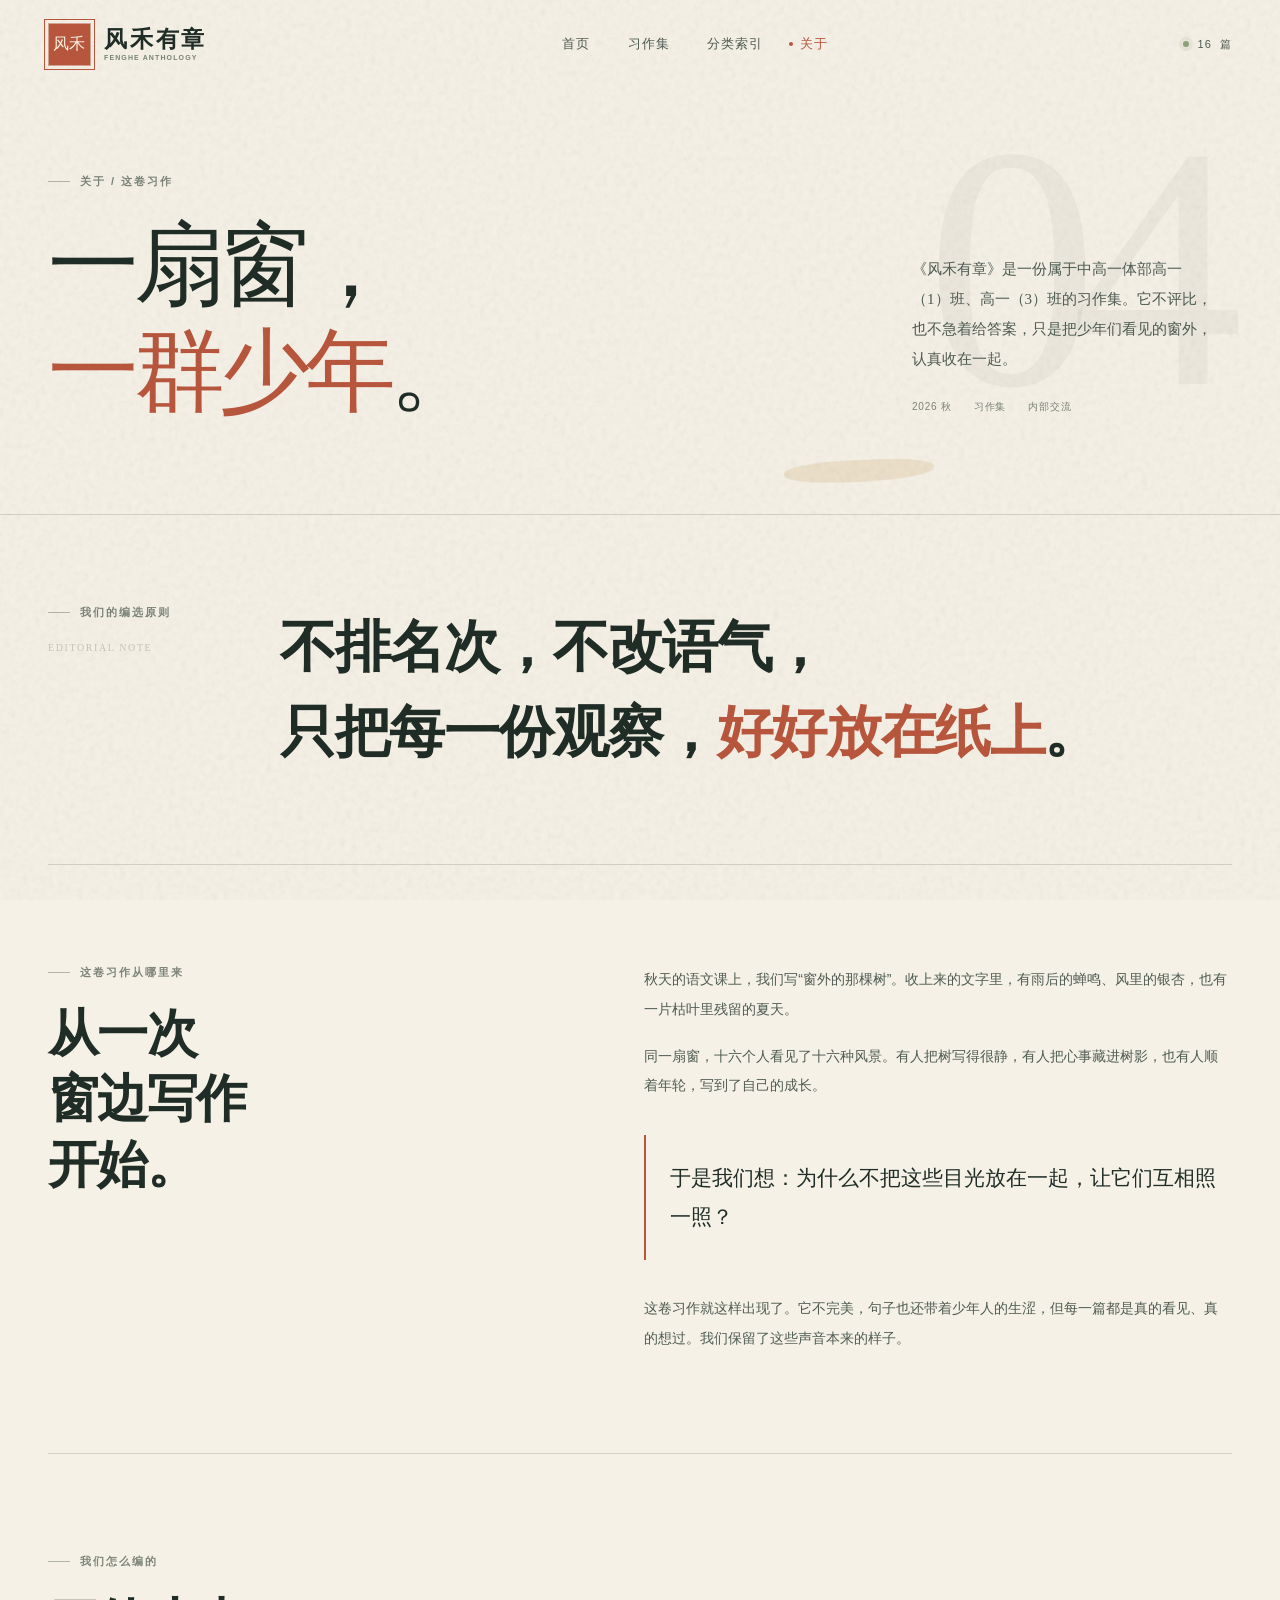
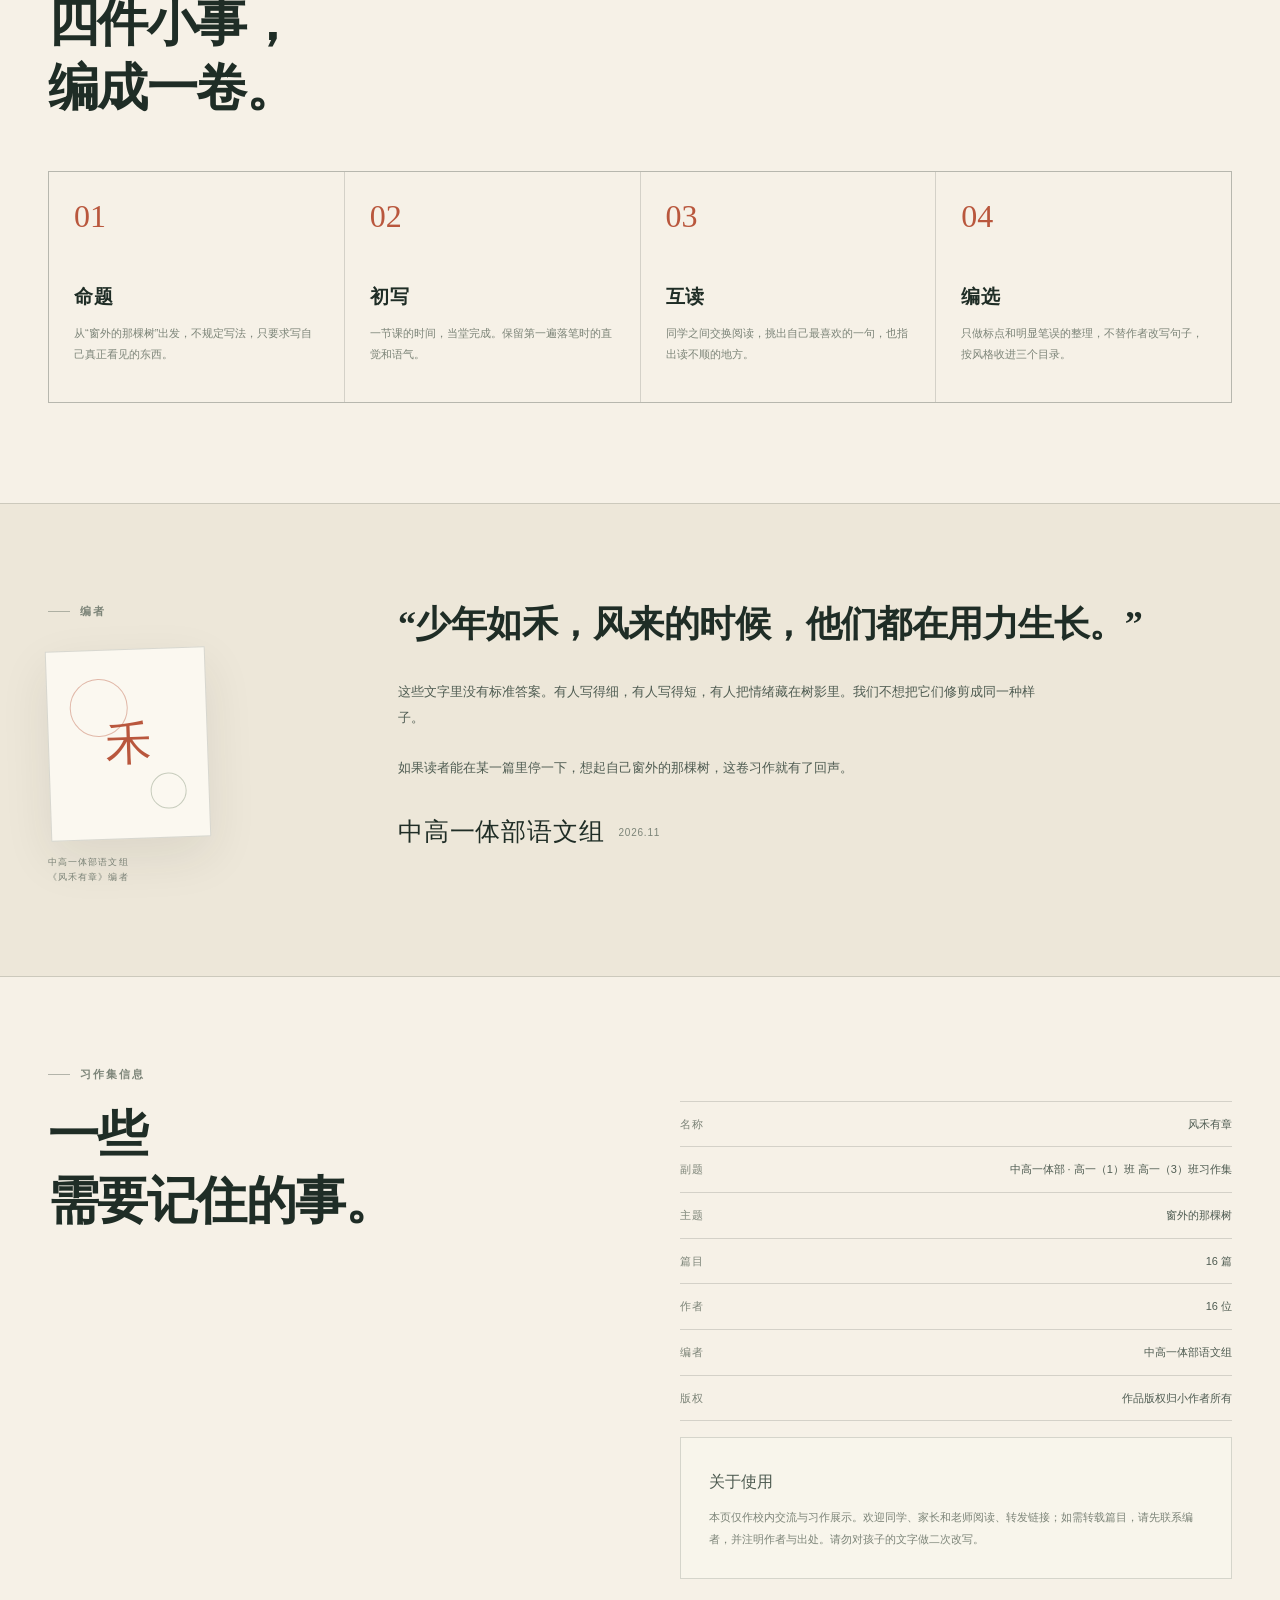
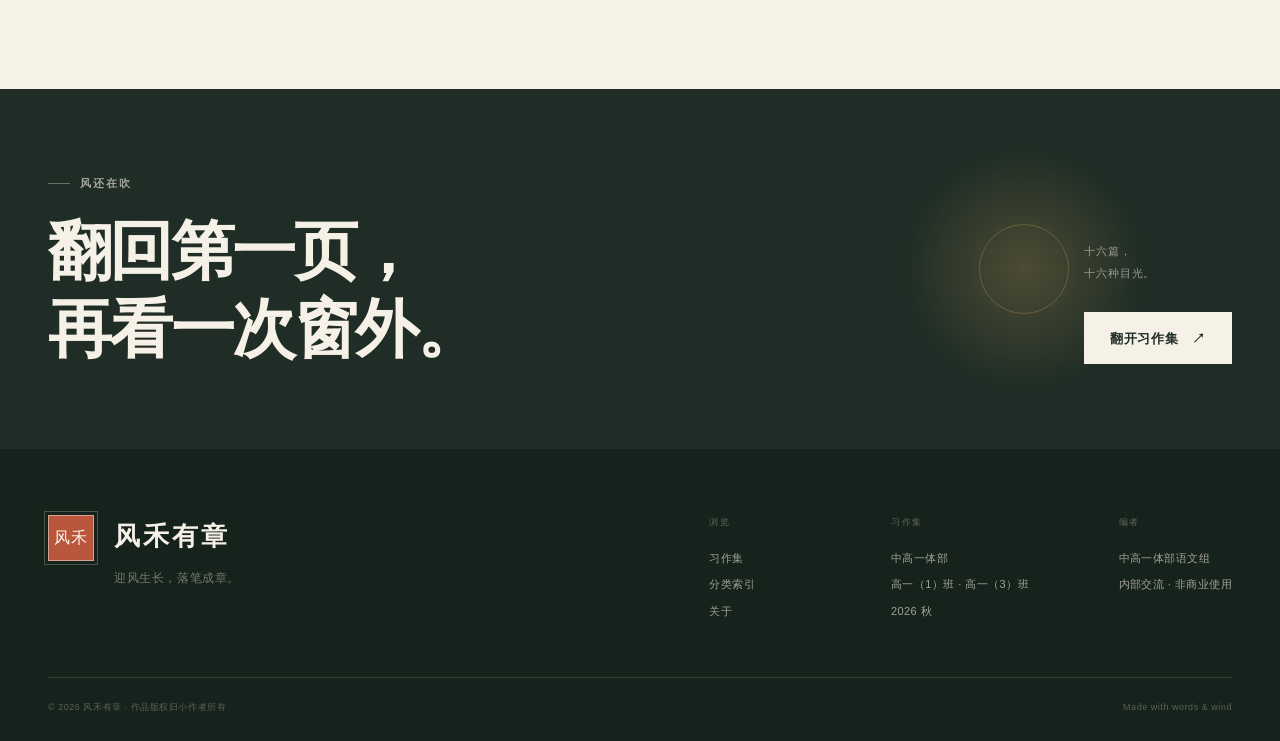
==== commit c1e2e31b: "Rebrand as Fenghe anthology and add 16 essays" ====
--- a/about.html
+++ b/about.html
@@ -1,220 +1,221 @@
-<!DOCTYPE html>
-<html lang="zh-CN">
-<head>
-  <meta charset="UTF-8">
-  <meta name="viewport" content="width=device-width, initial-scale=1.0">
-  <meta name="description" content="关于青禾集——青禾小学六年级（3）班 2026 秋季作文与绘画展。一场不评比高低、只把灯打开的小小展览。">
-  <meta name="theme-color" content="#F6F1E7">
-  <title>关于展览 · 青禾集</title>
-  <link rel="icon" href="assets/img/favicon.svg" type="image/svg+xml">
-  <link rel="stylesheet" href="assets/css/style.css">
-</head>
-<body data-page="about">
-  <a class="skip-link" href="#main">跳到正文</a>
-  <div class="grain" aria-hidden="true"></div>
-
-  <header class="site-header" data-header>
-    <div class="header-inner">
-      <a class="brand" href="index.html" aria-label="青禾集首页">
-        <span class="brand-seal">青禾</span>
-        <span class="brand-type">
-          <strong>青禾集</strong>
-          <small>QINGHE COLLECTION</small>
-        </span>
-      </a>
-      <nav class="desktop-nav" aria-label="主导航">
-        <a href="index.html" data-nav="home">首页</a>
-        <a href="essays.html" data-nav="essays">作文馆</a>
-        <a href="gallery.html" data-nav="gallery">画笔画廊</a>
-        <a href="about.html" data-nav="about">关于展览</a>
-      </nav>
-      <div class="header-right">
-        <span class="term-pill"><i></i>2026 秋</span>
-        <button class="menu-toggle" type="button" aria-label="打开菜单" aria-expanded="false" aria-controls="mobileMenu" data-menu-toggle>
-          <span></span><span></span>
-        </button>
-      </div>
-    </div>
-  </header>
-
-  <div class="mobile-menu" id="mobileMenu" data-mobile-menu aria-hidden="true">
-    <div class="mobile-menu-inner">
-      <button class="menu-close" type="button" data-menu-close aria-label="关闭菜单"><span></span><span></span></button>
-      <p class="mobile-menu-label">把少年心事，写进光里。</p>
-      <nav aria-label="移动端导航">
-        <a href="index.html" data-nav="home"><span>01</span>首页</a>
-        <a href="essays.html" data-nav="essays"><span>02</span>作文馆</a>
-        <a href="gallery.html" data-nav="gallery"><span>03</span>画笔画廊</a>
-        <a href="about.html" data-nav="about"><span>04</span>关于展览</a>
-      </nav>
-      <div class="mobile-menu-foot">
-        <span>青禾小学 · 六年级（3）班</span>
-        <span>2026 秋季</span>
-      </div>
-    </div>
-  </div>
-
-  <main id="main">
-    <section class="page-hero about-hero">
-      <div class="container page-hero-grid">
-        <div>
-          <p class="kicker load-in">04 / 关于展览</p>
-          <h1 class="load-in" data-load-delay="1">一场不排名次<br><em>的小小展览</em>。</h1>
-        </div>
-        <aside class="page-hero-aside about-hero-aside load-in" data-load-delay="2">
-          <p>我们没有设置一二三等奖，也没有“最佳人气”投票。这里只有一条标准：这是不是孩子真正想说的话、想画的颜色。</p>
-          <div class="page-hero-meta">
-            <span>2026.10.18 — 11.30</span>
-            <span>线上展出</span>
-          </div>
-        </aside>
-      </div>
-      <span class="page-hero-index" aria-hidden="true">04</span>
-      <span class="page-hero-brush" aria-hidden="true"></span>
-    </section>
-
-    <section class="about-manifesto container">
-      <div class="reveal">
-        <p class="kicker">我们的主张</p>
-        <p class="about-manifesto-label">MANIFESTO</p>
-      </div>
-      <blockquote class="reveal" data-delay="1">不排名次，不打分数，<br>只把灯打开，<em>让认真被看见</em>。</blockquote>
-    </section>
-
-    <section class="about-story container">
-      <div class="reveal">
-        <p class="kicker">展览从哪里来</p>
-        <h2>从一次<br>普通的作业开始。</h2>
-      </div>
-      <div class="about-story-copy reveal" data-delay="1">
-        <p>秋天的一节语文课上，我们写“身边的一个地方”。收上来的作文里，有外婆的院子、放学路上的雨、菜市场清晨的笋。它们不算“宏大”，却让办公室里的几位老师看了很久。</p>
-        <p>同一周，美术老师把孩子们的画摊在桌上。有人画奶奶的厨房，有人画一棵树的一年，还有人把星星戳在深蓝色的纸上，做成一整条河。</p>
-        <p class="about-pull">于是我们想：为什么不把这些认真，放在一个可以被好好看见的地方？</p>
-        <p>这场线上展览就这样出现了。它不完美，页面也不大，但每一篇作文、每一幅画，都是孩子自己选的。我们只做了两件事：把灯打开，然后退到旁边。</p>
-      </div>
-    </section>
-
-    <section class="about-process container">
-      <div class="reveal">
-        <p class="kicker">我们怎么做的</p>
-        <h2>四件小事，<br>一场展览。</h2>
-      </div>
-      <div class="process-grid">
-        <article class="process-step reveal">
-          <span>01</span>
-          <h3>征集</h3>
-          <p>孩子从本学期的作文和画作里，自己挑一件最想展示的作品。不代选，不润色成“范文”。</p>
-        </article>
-        <article class="process-step reveal" data-delay="1">
-          <span>02</span>
-          <h3>整理</h3>
-          <p>老师只做错别字和标点的基本校对，保留原来的句子、语气和小小的不完美。</p>
-        </article>
-        <article class="process-step reveal" data-delay="2">
-          <span>03</span>
-          <h3>布展</h3>
-          <p>给每件作品配一段作者的话和一句老师批注，像在教室后墙贴作品那样，认真对待每一张纸。</p>
-        </article>
-        <article class="process-step reveal" data-delay="2">
-          <span>04</span>
-          <h3>打开门</h3>
-          <p>把链接发给家长和朋友。展览没有围墙，也不需要门票，只希望看的人愿意慢一点。</p>
-        </article>
-      </div>
-    </section>
-
-    <section class="about-teacher">
-      <div class="container about-teacher-inner">
-        <aside class="about-teacher-aside reveal">
-          <p class="kicker">策展人</p>
-          <div class="teacher-portrait-mark" aria-hidden="true"><span>林</span></div>
-          <p class="teacher-portrait-caption">林老师 · 语文老师<br>本次展览策展人</p>
-        </aside>
-        <div class="about-teacher-quote reveal" data-delay="1">
-          <blockquote>“我不是在挑选好作品，我是在告诉每个孩子：你看见的东西，值得被留下来。”</blockquote>
-          <p>教书第十一年，我越来越相信，孩子需要的不是“写对”，而是“敢写”。当他们知道自己的句子会被认真读完，下一次落笔时，手就会稳一点。</p>
-          <p>这场展览属于孩子。如果它让你想起自己的童年，或者让你想给家里打个电话，那也是它很好的去处。</p>
-          <div class="about-teacher-sign">
-            <strong>林老师</strong>
-            <span>2026.10.18 · 于青禾教室</span>
-          </div>
-        </div>
-      </div>
-    </section>
-
-    <section class="about-credits container">
-      <div class="reveal">
-        <p class="kicker">展览信息</p>
-        <h2>一些<br>需要记住的事。</h2>
-      </div>
-      <div class="reveal" data-delay="1">
-        <dl class="credit-list">
-          <div><dt>展览名称</dt><dd>青禾集 · 把少年心事写进光里</dd></div>
-          <div><dt>主办</dt><dd>青禾小学 六年级（3）班</dd></div>
-          <div><dt>策展人</dt><dd>林老师</dd></div>
-          <div><dt>展期</dt><dd>2026.10.18 — 2026.11.30</dd></div>
-          <div><dt>作品</dt><dd><span data-total="essays">7</span> 篇作文 · <span data-total="artworks">8</span> 幅绘画</dd></div>
-          <div><dt>小作者</dt><dd><span data-total="authors">8</span> 位</dd></div>
-          <div><dt>版权</dt><dd>所有作品版权归小作者所有</dd></div>
-        </dl>
-        <div class="credit-note">
-          <strong>关于使用</strong>
-          欢迎家长、同学和老师转发展览链接。如需转载作品或用于其他用途，请先联系指导老师，并注明作者与出处。请不要对孩子的作品做二次修改。
-        </div>
-      </div>
-    </section>
-
-    <section class="visit-strip">
-      <div class="container visit-inner reveal">
-        <div>
-          <p class="kicker kicker--light">展览持续展出中</p>
-          <h2>如果愿意，<br>再从第一页看起。</h2>
-        </div>
-        <div class="visit-actions">
-          <p>文字与颜色，<br>都在这里等你。</p>
-          <a class="btn btn--paper" href="index.html">回到展览首页 <span aria-hidden="true">↗</span></a>
-        </div>
-        <div class="visit-sun" aria-hidden="true"></div>
-      </div>
-    </section>
-  </main>
-
-  <footer class="site-footer">
-    <div class="container footer-inner">
-      <div class="footer-brand">
-        <span class="brand-seal">青禾</span>
-        <div>
-          <strong>青禾集</strong>
-          <p>把少年心事，写进光里。</p>
-        </div>
-      </div>
-      <div class="footer-nav">
-        <div>
-          <p class="footer-label">浏览</p>
-          <a href="essays.html">作文馆</a>
-          <a href="gallery.html">画笔画廊</a>
-          <a href="about.html">关于展览</a>
-        </div>
-        <div>
-          <p class="footer-label">展览</p>
-          <span>青禾小学</span>
-          <span>六年级（3）班</span>
-          <span>2026 秋季</span>
-        </div>
-        <div>
-          <p class="footer-label">联系</p>
-          <a href="mailto:hello@qinghe.class">hello@qinghe.class</a>
-          <span>指导老师：林老师</span>
-        </div>
-      </div>
-    </div>
-    <div class="container footer-bottom">
-      <span>© <span data-year>2026</span> 青禾集 · 作品版权归小作者所有</span>
-      <span>Made with words &amp; colors</span>
-    </div>
-  </footer>
-
-  <script src="assets/js/data.js"></script>
-  <script src="assets/js/site.js"></script>
-</body>
-</html>
+<!DOCTYPE html>
+<html lang="zh-CN">
+<head>
+  <meta charset="UTF-8">
+  <meta name="viewport" content="width=device-width, initial-scale=1.0">
+  <meta name="description" content="关于风禾有章——中高一体部高一（1）班、高一（3）班习作集。一扇窗，一群少年，十六种望向世界的方式。">
+  <meta name="theme-color" content="#F6F1E7">
+  <title>关于 · 风禾有章</title>
+  <link rel="icon" href="assets/img/favicon.svg" type="image/svg+xml">
+  <link rel="stylesheet" href="assets/css/style.css">
+</head>
+<body data-page="about">
+  <a class="skip-link" href="#main">跳到正文</a>
+  <div class="grain" aria-hidden="true"></div>
+
+  <header class="site-header" data-header>
+    <div class="header-inner">
+      <a class="brand" href="index.html" aria-label="风禾有章首页">
+        <span class="brand-seal">风禾</span>
+        <span class="brand-type">
+          <strong>风禾有章</strong>
+          <small>FENGHE ANTHOLOGY</small>
+        </span>
+      </a>
+      <nav class="desktop-nav" aria-label="主导航">
+        <a href="index.html" data-nav="home">首页</a>
+        <a href="essays.html" data-nav="essays">习作集</a>
+        <a href="gallery.html" data-nav="gallery">分类索引</a>
+        <a href="about.html" data-nav="about">关于</a>
+      </nav>
+      <div class="header-right">
+        <span class="term-pill"><i></i><span data-total="essays">16</span> 篇</span>
+        <button class="menu-toggle" type="button" aria-label="打开菜单" aria-expanded="false" aria-controls="mobileMenu" data-menu-toggle>
+          <span></span><span></span>
+        </button>
+      </div>
+    </div>
+  </header>
+
+  <div class="mobile-menu" id="mobileMenu" data-mobile-menu aria-hidden="true">
+    <div class="mobile-menu-inner">
+      <button class="menu-close" type="button" data-menu-close aria-label="关闭菜单"><span></span><span></span></button>
+      <p class="mobile-menu-label">迎风生长，落笔成章。</p>
+      <nav aria-label="移动端导航">
+        <a href="index.html" data-nav="home"><span>01</span>首页</a>
+        <a href="essays.html" data-nav="essays"><span>02</span>习作集</a>
+        <a href="gallery.html" data-nav="gallery"><span>03</span>分类索引</a>
+        <a href="about.html" data-nav="about"><span>04</span>关于</a>
+      </nav>
+      <div class="mobile-menu-foot">
+        <span>中高一体部 · 高一（1）班 高一（3）班</span>
+        <span>2026 秋</span>
+      </div>
+    </div>
+  </div>
+
+  <main id="main">
+    <section class="page-hero about-hero">
+      <div class="container page-hero-grid">
+        <div>
+          <p class="kicker load-in">关于 / 这卷习作</p>
+          <h1 class="load-in" data-load-delay="1">一扇窗，<br><em>一群少年</em>。</h1>
+        </div>
+        <aside class="page-hero-aside about-hero-aside load-in" data-load-delay="2">
+          <p>《风禾有章》是一份属于中高一体部高一（1）班、高一（3）班的习作集。它不评比，也不急着给答案，只是把少年们看见的窗外，认真收在一起。</p>
+          <div class="page-hero-meta">
+            <span>2026 秋</span>
+            <span>习作集</span>
+            <span>内部交流</span>
+          </div>
+        </aside>
+      </div>
+      <span class="page-hero-index" aria-hidden="true">04</span>
+      <span class="page-hero-brush" aria-hidden="true"></span>
+    </section>
+
+    <section class="about-manifesto container">
+      <div class="reveal">
+        <p class="kicker">我们的编选原则</p>
+        <p class="about-manifesto-label">EDITORIAL NOTE</p>
+      </div>
+      <blockquote class="reveal" data-delay="1">不排名次，不改语气，<br>只把每一份观察，<em>好好放在纸上</em>。</blockquote>
+    </section>
+
+    <section class="about-story container">
+      <div class="reveal">
+        <p class="kicker">这卷习作从哪里来</p>
+        <h2>从一次<br>窗边写作<br>开始。</h2>
+      </div>
+      <div class="about-story-copy reveal" data-delay="1">
+        <p>秋天的语文课上，我们写“窗外的那棵树”。收上来的文字里，有雨后的蝉鸣、风里的银杏，也有一片枯叶里残留的夏天。</p>
+        <p>同一扇窗，十六个人看见了十六种风景。有人把树写得很静，有人把心事藏进树影，也有人顺着年轮，写到了自己的成长。</p>
+        <p class="about-pull">于是我们想：为什么不把这些目光放在一起，让它们互相照一照？</p>
+        <p>这卷习作就这样出现了。它不完美，句子也还带着少年人的生涩，但每一篇都是真的看见、真的想过。我们保留了这些声音本来的样子。</p>
+      </div>
+    </section>
+
+    <section class="about-process container">
+      <div class="reveal">
+        <p class="kicker">我们怎么编的</p>
+        <h2>四件小事，<br>编成一卷。</h2>
+      </div>
+      <div class="process-grid">
+        <article class="process-step reveal">
+          <span>01</span>
+          <h3>命题</h3>
+          <p>从“窗外的那棵树”出发，不规定写法，只要求写自己真正看见的东西。</p>
+        </article>
+        <article class="process-step reveal" data-delay="1">
+          <span>02</span>
+          <h3>初写</h3>
+          <p>一节课的时间，当堂完成。保留第一遍落笔时的直觉和语气。</p>
+        </article>
+        <article class="process-step reveal" data-delay="2">
+          <span>03</span>
+          <h3>互读</h3>
+          <p>同学之间交换阅读，挑出自己最喜欢的一句，也指出读不顺的地方。</p>
+        </article>
+        <article class="process-step reveal" data-delay="2">
+          <span>04</span>
+          <h3>编选</h3>
+          <p>只做标点和明显笔误的整理，不替作者改写句子，按风格收进三个目录。</p>
+        </article>
+      </div>
+    </section>
+
+    <section class="about-teacher">
+      <div class="container about-teacher-inner">
+        <aside class="about-teacher-aside reveal">
+          <p class="kicker">编者</p>
+          <div class="teacher-portrait-mark" aria-hidden="true"><span>禾</span></div>
+          <p class="teacher-portrait-caption">中高一体部语文组<br>《风禾有章》编者</p>
+        </aside>
+        <div class="about-teacher-quote reveal" data-delay="1">
+          <blockquote>“少年如禾，风来的时候，他们都在用力生长。”</blockquote>
+          <p>这些文字里没有标准答案。有人写得细，有人写得短，有人把情绪藏在树影里。我们不想把它们修剪成同一种样子。</p>
+          <p>如果读者能在某一篇里停一下，想起自己窗外的那棵树，这卷习作就有了回声。</p>
+          <div class="about-teacher-sign">
+            <strong>中高一体部语文组</strong>
+            <span>2026.11</span>
+          </div>
+        </div>
+      </div>
+    </section>
+
+    <section class="about-credits container">
+      <div class="reveal">
+        <p class="kicker">习作集信息</p>
+        <h2>一些<br>需要记住的事。</h2>
+      </div>
+      <div class="reveal" data-delay="1">
+        <dl class="credit-list">
+          <div><dt>名称</dt><dd>风禾有章</dd></div>
+          <div><dt>副题</dt><dd>中高一体部 · 高一（1）班 高一（3）班习作集</dd></div>
+          <div><dt>主题</dt><dd>窗外的那棵树</dd></div>
+          <div><dt>篇目</dt><dd><span data-total="essays">16</span> 篇</dd></div>
+          <div><dt>作者</dt><dd><span data-total="authors">16</span> 位</dd></div>
+          <div><dt>编者</dt><dd>中高一体部语文组</dd></div>
+          <div><dt>版权</dt><dd>作品版权归小作者所有</dd></div>
+        </dl>
+        <div class="credit-note">
+          <strong>关于使用</strong>
+          本页仅作校内交流与习作展示。欢迎同学、家长和老师阅读、转发链接；如需转载篇目，请先联系编者，并注明作者与出处。请勿对孩子的文字做二次改写。
+        </div>
+      </div>
+    </section>
+
+    <section class="visit-strip">
+      <div class="container visit-inner reveal">
+        <div>
+          <p class="kicker kicker--light">风还在吹</p>
+          <h2>翻回第一页，<br>再看一次窗外。</h2>
+        </div>
+        <div class="visit-actions">
+          <p>十六篇，<br>十六种目光。</p>
+          <a class="btn btn--paper" href="essays.html">翻开习作集 <span aria-hidden="true">↗</span></a>
+        </div>
+        <div class="visit-sun" aria-hidden="true"></div>
+      </div>
+    </section>
+  </main>
+
+  <footer class="site-footer">
+    <div class="container footer-inner">
+      <div class="footer-brand">
+        <span class="brand-seal">风禾</span>
+        <div>
+          <strong>风禾有章</strong>
+          <p>迎风生长，落笔成章。</p>
+        </div>
+      </div>
+      <div class="footer-nav">
+        <div>
+          <p class="footer-label">浏览</p>
+          <a href="essays.html">习作集</a>
+          <a href="gallery.html">分类索引</a>
+          <a href="about.html">关于</a>
+        </div>
+        <div>
+          <p class="footer-label">习作集</p>
+          <span>中高一体部</span>
+          <span>高一（1）班 · 高一（3）班</span>
+          <span>2026 秋</span>
+        </div>
+        <div>
+          <p class="footer-label">编者</p>
+          <span>中高一体部语文组</span>
+          <span>内部交流 · 非商业使用</span>
+        </div>
+      </div>
+    </div>
+    <div class="container footer-bottom">
+      <span>© <span data-year>2026</span> 风禾有章 · 作品版权归小作者所有</span>
+      <span>Made with words &amp; wind</span>
+    </div>
+  </footer>
+
+  <script src="assets/js/data.js"></script>
+  <script src="assets/js/site.js"></script>
+</body>
+</html>
--- a/assets/css/style.css
+++ b/assets/css/style.css
@@ -2455,3 +2455,274 @@
   .hero { padding-top: 20px; min-height: 0; }
   .essay-card { break-inside: avoid; }
 }
+
+/* ============================================================
+   风禾有章 · 习作集新增组件
+   摘句卡、风格索引、分类索引
+   ============================================================ */
+
+.quote-sheet {
+  position: relative;
+  display: flex;
+  flex-direction: column;
+  justify-content: space-between;
+  aspect-ratio: 4 / 5;
+  padding: 26px 24px 22px;
+  overflow: hidden;
+  border: 1px solid rgba(31, 45, 38, 0.12);
+}
+.quote-sheet::before {
+  content: "“";
+  position: absolute;
+  top: 2px;
+  right: 14px;
+  color: currentColor;
+  font-family: Georgia, serif;
+  font-size: 94px;
+  line-height: 1;
+  opacity: 0.09;
+  pointer-events: none;
+}
+.quote-sheet--paper { background: #fdf8ee; color: var(--ink); }
+.quote-sheet--ink { background: var(--ink); color: var(--paper-light); border-color: var(--ink); }
+.quote-sheet--terra { background: var(--terra); color: #fff8ec; border-color: var(--terra); }
+.quote-sheet-kicker {
+  position: relative;
+  z-index: 1;
+  font-size: 9px;
+  letter-spacing: 0.1em;
+  opacity: 0.58;
+}
+.quote-sheet-text {
+  position: relative;
+  z-index: 1;
+  margin: auto 0;
+  font-family: var(--serif);
+  font-size: 19px;
+  line-height: 1.85;
+  letter-spacing: 0.02em;
+}
+.quote-sheet-footer {
+  position: relative;
+  z-index: 1;
+  align-self: flex-end;
+  font-size: 9px;
+  letter-spacing: 0.08em;
+  opacity: 0.52;
+}
+.hero-art--main .quote-sheet-text { font-size: clamp(18px, 1.75vw, 23px); }
+.hero-art--side .quote-sheet-text { font-size: clamp(14px, 1.35vw, 18px); line-height: 1.9; }
+.hero-art--wide .quote-sheet { aspect-ratio: 10 / 7; }
+.hero-art--wide .quote-sheet-text { font-size: clamp(15px, 1.45vw, 19px); line-height: 1.8; }
+
+.style-section {
+  position: relative;
+  padding: 110px 0 95px;
+  background: #ede7d9;
+  border-top: 1px solid var(--line);
+  border-bottom: 1px solid var(--line);
+}
+.style-section::before {
+  content: "";
+  position: absolute;
+  inset: 0;
+  background:
+    radial-gradient(circle at 88% 10%, rgba(193, 154, 85, 0.16), transparent 25%),
+    radial-gradient(circle at 6% 90%, rgba(120, 139, 111, 0.14), transparent 26%);
+  pointer-events: none;
+}
+.style-grid {
+  position: relative;
+  z-index: 1;
+  display: grid;
+  grid-template-columns: repeat(3, minmax(0, 1fr));
+  gap: 1px;
+  border: 1px solid var(--line);
+  background: var(--line);
+}
+.style-card {
+  position: relative;
+  display: flex;
+  flex-direction: column;
+  min-height: 300px;
+  padding: 28px 28px 26px;
+  background: var(--paper);
+  transition: background 0.3s ease, color 0.3s ease;
+}
+.style-card:hover { background: var(--paper-light); }
+.style-no {
+  color: var(--terra);
+  font-family: var(--serif);
+  font-size: 16px;
+  letter-spacing: 0.06em;
+}
+.style-card-body { margin-top: auto; padding-top: 46px; }
+.style-card-body strong {
+  display: block;
+  font-family: var(--serif);
+  font-size: 40px;
+  font-weight: 500;
+  line-height: 1.2;
+  letter-spacing: 0.06em;
+}
+.style-card-body span {
+  display: block;
+  max-width: 240px;
+  margin-top: 13px;
+  color: var(--ink-soft);
+  font-size: 12px;
+  line-height: 1.9;
+}
+.style-count {
+  position: absolute;
+  top: 27px;
+  right: 28px;
+  color: var(--muted);
+  font-size: 10px;
+  letter-spacing: 0.06em;
+}
+.style-arrow {
+  position: absolute;
+  right: 28px;
+  bottom: 24px;
+  color: var(--terra);
+  font-size: 22px;
+  line-height: 1;
+  transition: transform 0.3s var(--ease);
+}
+.style-card:hover .style-arrow { transform: translate(3px, -3px); }
+
+.category-index-section { padding: 0 0 110px; }
+.category-intro {
+  display: flex;
+  align-items: flex-end;
+  justify-content: space-between;
+  gap: 36px;
+  padding: 34px 0 30px;
+  border-bottom: 1px solid var(--line);
+}
+.category-intro p {
+  max-width: 650px;
+  color: var(--ink-soft);
+  font-family: var(--serif);
+  font-size: 14px;
+  line-height: 1.95;
+}
+.category-intro span {
+  flex-shrink: 0;
+  color: var(--muted);
+  font-size: 9px;
+  letter-spacing: 0.1em;
+}
+.category-block {
+  display: grid;
+  grid-template-columns: 320px minmax(0, 1fr);
+  gap: clamp(38px, 7vw, 90px);
+  padding: 58px 0;
+  border-bottom: 1px solid var(--line);
+}
+.category-block-head { position: relative; }
+.category-no {
+  color: var(--terra);
+  font-family: var(--serif);
+  font-size: 17px;
+  letter-spacing: 0.08em;
+}
+.category-block-head h2 {
+  margin-top: 15px;
+  font-size: clamp(38px, 4.2vw, 54px);
+  font-weight: 500;
+  letter-spacing: 0.05em;
+  line-height: 1.15;
+}
+.category-block-head p {
+  max-width: 245px;
+  margin-top: 18px;
+  color: var(--ink-soft);
+  font-family: var(--serif);
+  font-size: 13px;
+  line-height: 1.95;
+}
+.category-count {
+  display: inline-block;
+  margin-top: 20px;
+  color: var(--muted);
+  font-size: 10px;
+  letter-spacing: 0.08em;
+}
+.category-list {
+  display: grid;
+  grid-template-columns: repeat(2, minmax(0, 1fr));
+  gap: 0 28px;
+  align-content: start;
+}
+.category-item {
+  position: relative;
+  display: flex;
+  flex-direction: column;
+  gap: 4px;
+  padding: 17px 30px 17px 0;
+  border-bottom: 1px solid var(--line);
+  transition: padding-left 0.25s ease, color 0.25s ease;
+}
+.category-item:hover { padding-left: 6px; color: var(--terra); }
+.category-item-title {
+  font-family: var(--serif);
+  font-size: 21px;
+  line-height: 1.5;
+  letter-spacing: 0.02em;
+}
+.category-item-meta {
+  color: var(--muted);
+  font-size: 9px;
+  letter-spacing: 0.06em;
+}
+.category-item-arrow {
+  position: absolute;
+  top: 50%;
+  right: 2px;
+  color: var(--terra);
+  font-size: 16px;
+  transform: translateY(-50%);
+}
+
+@media (max-width: 900px) {
+  .quote-sheet { padding: 18px 16px 16px; }
+  .style-section { padding: 74px 0 62px; }
+  .style-grid { grid-template-columns: 1fr; }
+  .style-card { min-height: 172px; padding: 22px; }
+  .style-card-body { padding-top: 24px; }
+  .style-card-body strong { font-size: 32px; }
+  .style-count { top: 21px; right: 22px; }
+  .style-arrow { right: 22px; bottom: 20px; }
+  .category-block { grid-template-columns: 1fr; gap: 24px; padding: 40px 0; }
+  .category-block-head p { max-width: 420px; }
+  .category-list { grid-template-columns: 1fr 1fr; }
+}
+
+@media (max-width: 640px) {
+  .quote-sheet { aspect-ratio: 4 / 5; padding: 13px 12px 12px; }
+  .quote-sheet-kicker { font-size: 7px; }
+  .quote-sheet-text { font-size: 13px; line-height: 1.8; }
+  .quote-sheet-footer { font-size: 7px; }
+  .hero-art--wide .quote-sheet { aspect-ratio: 10 / 7; }
+  .style-section { padding: 62px 0 52px; }
+  .style-grid { margin-top: 28px; }
+  .style-card { min-height: 150px; }
+  .category-index-section { padding-bottom: 68px; }
+  .category-intro { align-items: flex-start; flex-direction: column; gap: 10px; padding: 24px 0 20px; }
+  .category-block { padding: 32px 0; gap: 18px; }
+  .category-block-head h2 { margin-top: 8px; font-size: 36px; }
+  .category-block-head p { margin-top: 10px; font-size: 12px; }
+  .category-count { margin-top: 10px; }
+  .category-list { grid-template-columns: 1fr; }
+  .category-item { padding: 14px 26px 14px 0; }
+  .category-item-title { font-size: 19px; }
+}
+
+@media (max-width: 640px) {
+  .hero-art--side .quote-sheet-footer,
+  .hero-art--wide .quote-sheet-footer { display: none; }
+  .hero-art--side .quote-sheet-text { font-size: 12px; line-height: 1.7; }
+  .hero-art--wide .quote-sheet-text { font-size: 12px; line-height: 1.7; }
+}
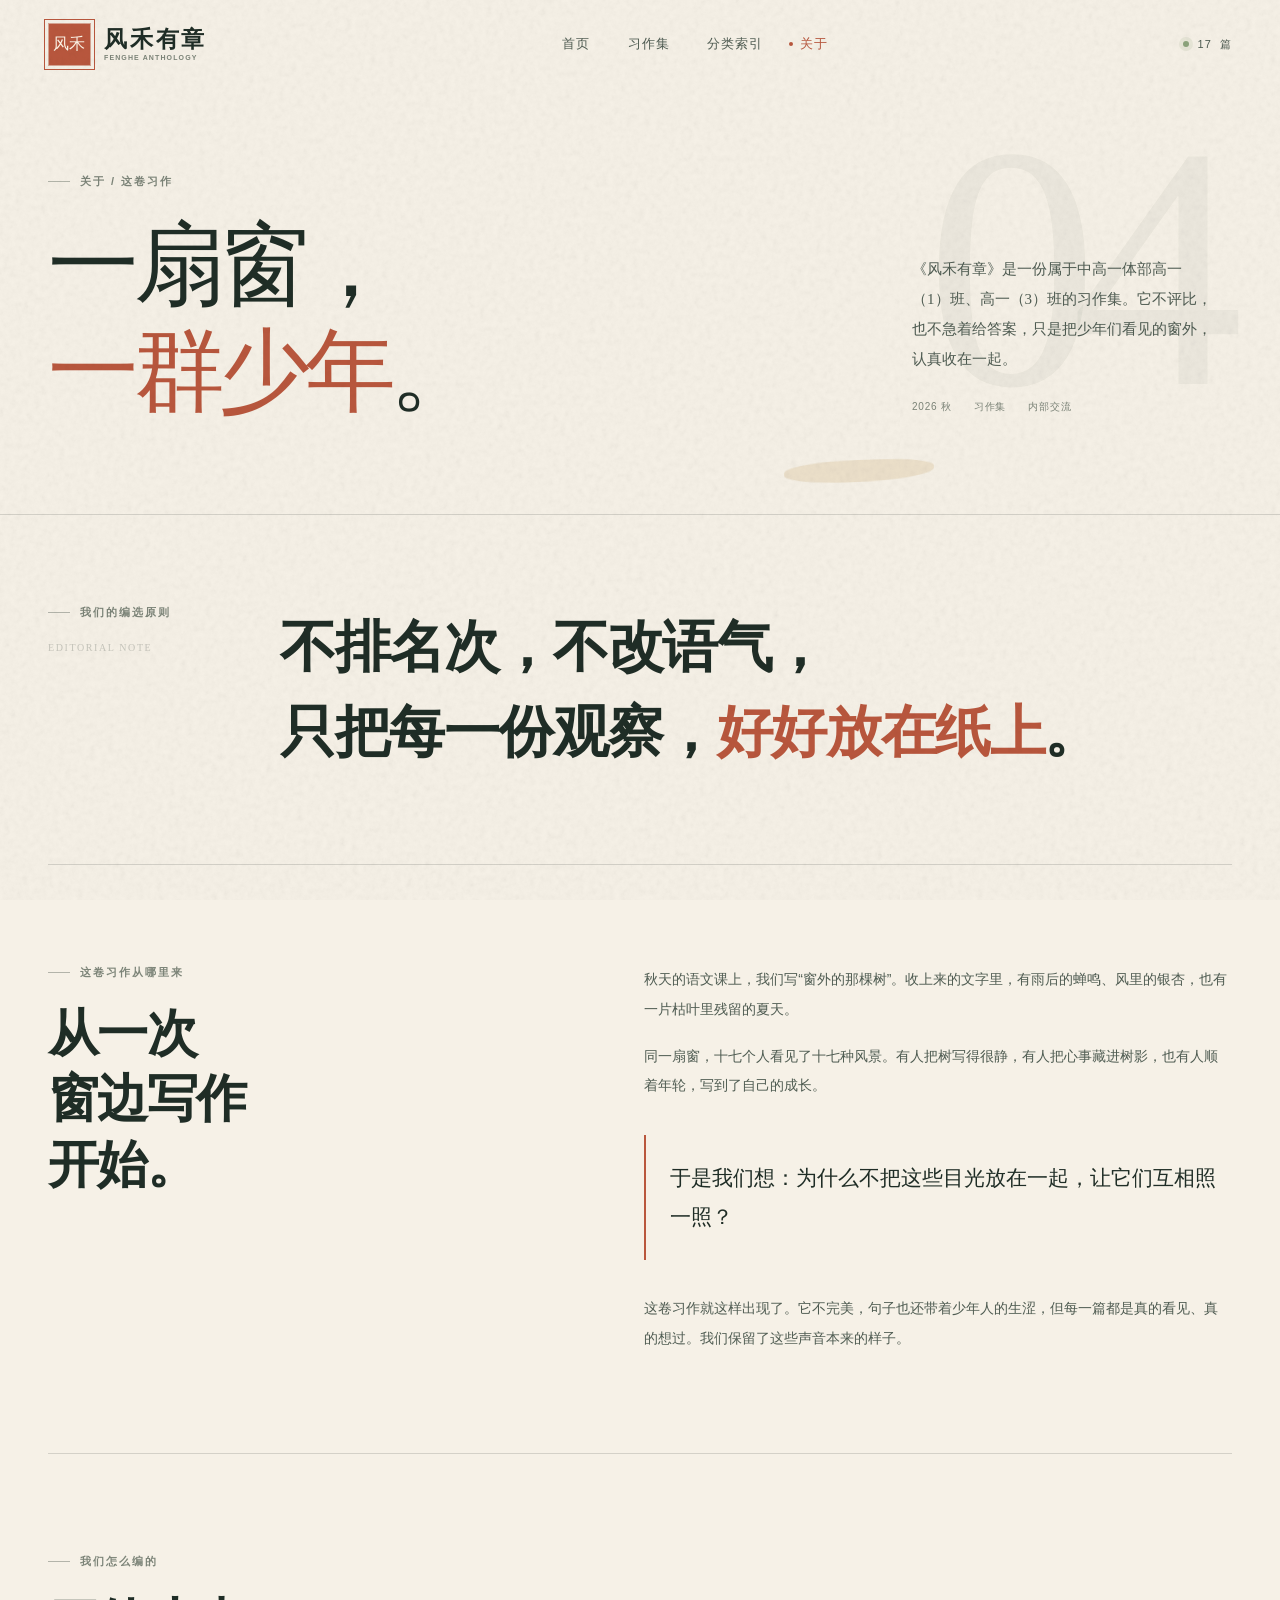
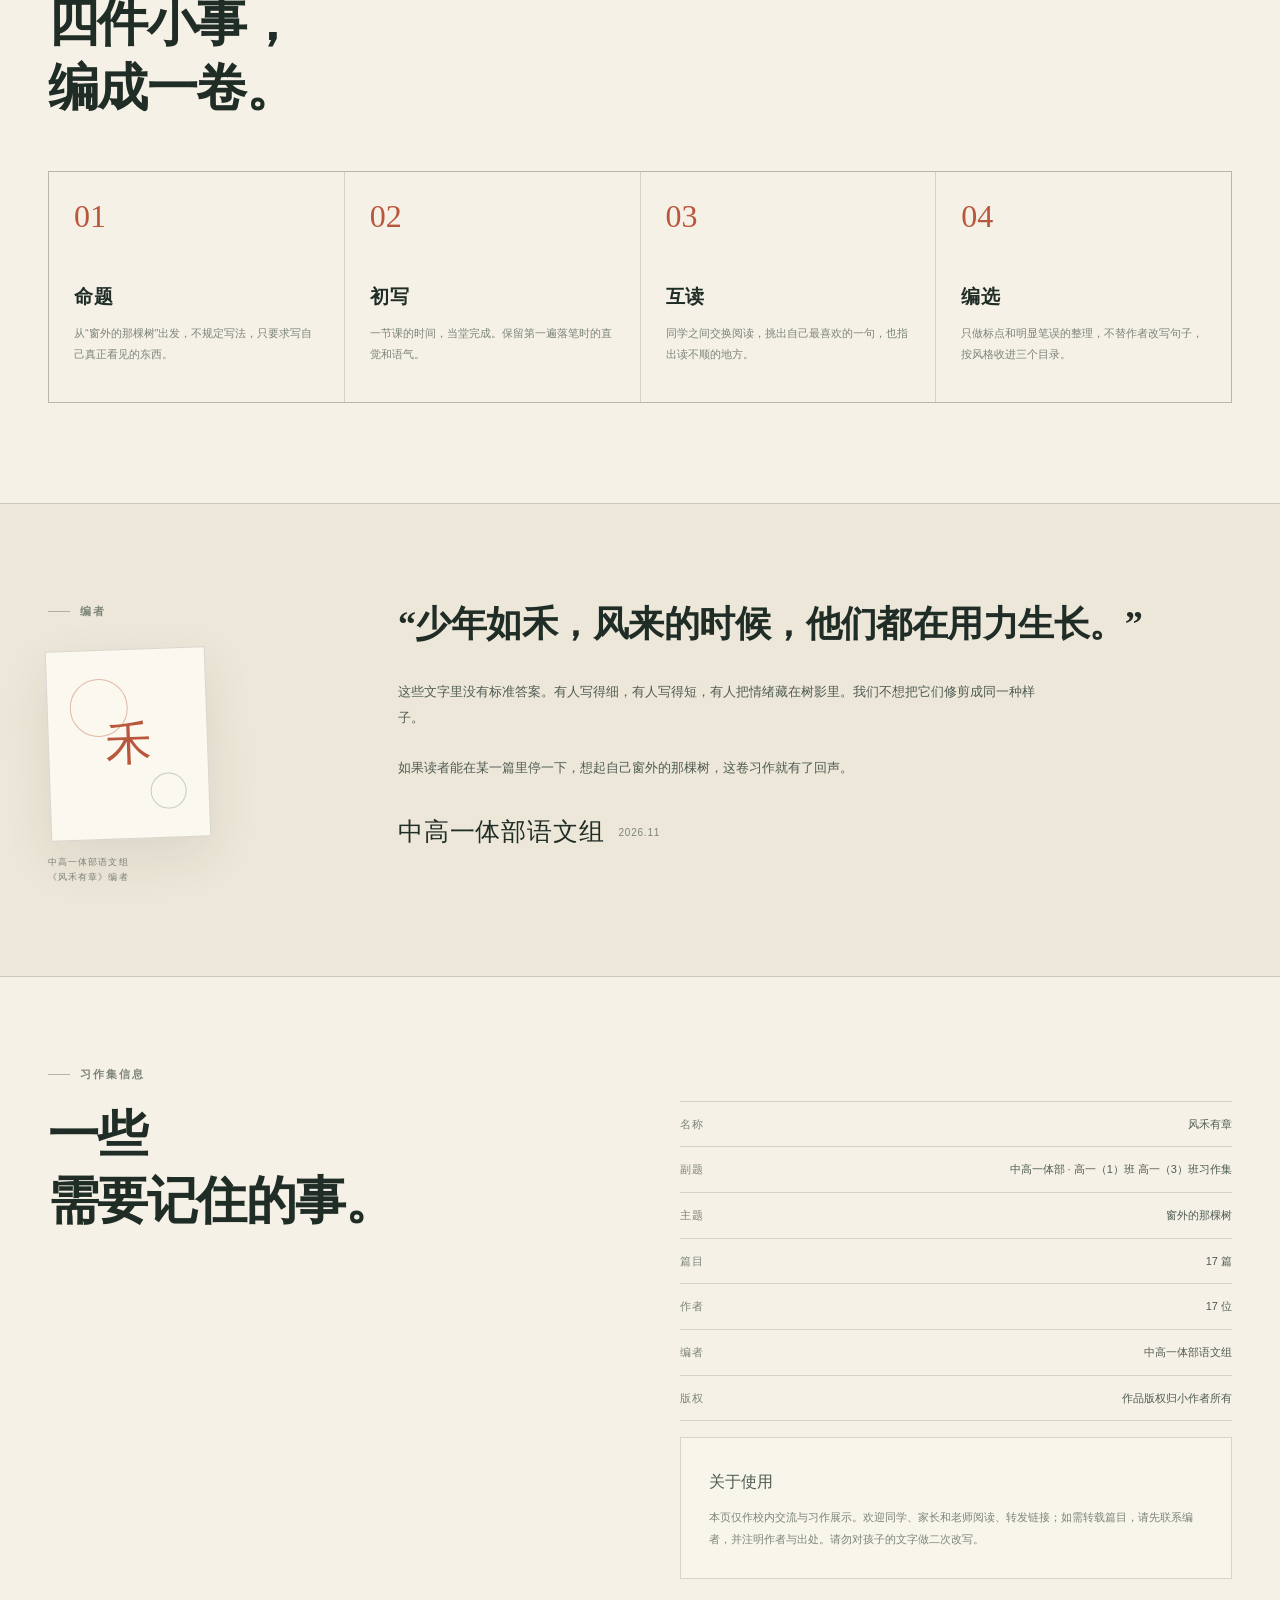
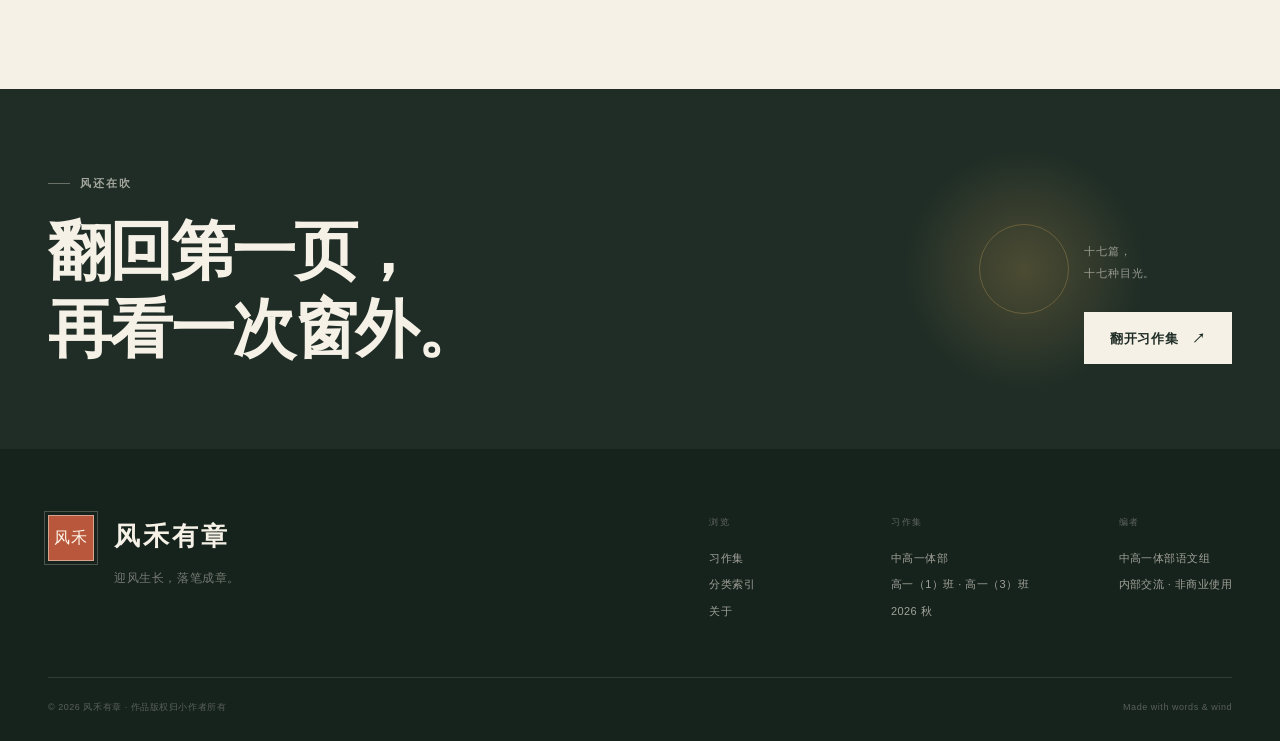
==== commit f2008ec5: "Rebrand as Fenghe anthology and add 16 essays" ====
--- a/about.html
+++ b/about.html
@@ -3,7 +3,7 @@
 <head>
   <meta charset="UTF-8">
   <meta name="viewport" content="width=device-width, initial-scale=1.0">
-  <meta name="description" content="关于风禾有章——中高一体部高一（1）班、高一（3）班习作集。一扇窗，一群少年，十六种望向世界的方式。">
+  <meta name="description" content="关于风禾有章——中高一体部高一（1）班、高一（3）班习作集。一扇窗，一群少年，十七种望向世界的方式。">
   <meta name="theme-color" content="#F6F1E7">
   <title>关于 · 风禾有章</title>
   <link rel="icon" href="assets/img/favicon.svg" type="image/svg+xml">
@@ -29,7 +29,7 @@
         <a href="about.html" data-nav="about">关于</a>
       </nav>
       <div class="header-right">
-        <span class="term-pill"><i></i><span data-total="essays">16</span> 篇</span>
+        <span class="term-pill"><i></i><span data-total="essays">17</span> 篇</span>
         <button class="menu-toggle" type="button" aria-label="打开菜单" aria-expanded="false" aria-controls="mobileMenu" data-menu-toggle>
           <span></span><span></span>
         </button>
@@ -89,7 +89,7 @@
       </div>
       <div class="about-story-copy reveal" data-delay="1">
         <p>秋天的语文课上，我们写“窗外的那棵树”。收上来的文字里，有雨后的蝉鸣、风里的银杏，也有一片枯叶里残留的夏天。</p>
-        <p>同一扇窗，十六个人看见了十六种风景。有人把树写得很静，有人把心事藏进树影，也有人顺着年轮，写到了自己的成长。</p>
+        <p>同一扇窗，十七个人看见了十七种风景。有人把树写得很静，有人把心事藏进树影，也有人顺着年轮，写到了自己的成长。</p>
         <p class="about-pull">于是我们想：为什么不把这些目光放在一起，让它们互相照一照？</p>
         <p>这卷习作就这样出现了。它不完美，句子也还带着少年人的生涩，但每一篇都是真的看见、真的想过。我们保留了这些声音本来的样子。</p>
       </div>
@@ -153,8 +153,8 @@
           <div><dt>名称</dt><dd>风禾有章</dd></div>
           <div><dt>副题</dt><dd>中高一体部 · 高一（1）班 高一（3）班习作集</dd></div>
           <div><dt>主题</dt><dd>窗外的那棵树</dd></div>
-          <div><dt>篇目</dt><dd><span data-total="essays">16</span> 篇</dd></div>
-          <div><dt>作者</dt><dd><span data-total="authors">16</span> 位</dd></div>
+          <div><dt>篇目</dt><dd><span data-total="essays">17</span> 篇</dd></div>
+          <div><dt>作者</dt><dd><span data-total="authors">17</span> 位</dd></div>
           <div><dt>编者</dt><dd>中高一体部语文组</dd></div>
           <div><dt>版权</dt><dd>作品版权归小作者所有</dd></div>
         </dl>
@@ -172,7 +172,7 @@
           <h2>翻回第一页，<br>再看一次窗外。</h2>
         </div>
         <div class="visit-actions">
-          <p>十六篇，<br>十六种目光。</p>
+          <p>十七篇，<br>十七种目光。</p>
           <a class="btn btn--paper" href="essays.html">翻开习作集 <span aria-hidden="true">↗</span></a>
         </div>
         <div class="visit-sun" aria-hidden="true"></div>
--- a/assets/css/style.css
+++ b/assets/css/style.css
@@ -2726,3 +2726,65 @@
   .hero-art--side .quote-sheet-text { font-size: 12px; line-height: 1.7; }
   .hero-art--wide .quote-sheet-text { font-size: 12px; line-height: 1.7; }
 }
+
+/* ---------- 作文配图 ---------- */
+
+.essay-card-image {
+  position: relative;
+  display: block;
+  aspect-ratio: 16 / 9;
+  margin-top: 22px;
+  overflow: hidden;
+  background: var(--paper-deep);
+  border: 1px solid rgba(31, 45, 38, 0.1);
+}
+.essay-card-image img {
+  width: 100%;
+  height: 100%;
+  object-fit: cover;
+  filter: saturate(0.96) contrast(1.01);
+  transition: transform 0.8s var(--ease);
+}
+.essay-card:hover .essay-card-image img { transform: scale(1.025); }
+.essay-card--dark .essay-card-image { border-color: rgba(246, 241, 231, 0.14); }
+
+.reader-illustration {
+  margin: 28px 0 0;
+}
+.reader-illustration img {
+  display: block;
+  width: 100%;
+  aspect-ratio: 3 / 2;
+  object-fit: cover;
+  border: 1px solid var(--line);
+  background: var(--paper-deep);
+  filter: saturate(0.96) contrast(1.01);
+}
+.reader-illustration figcaption {
+  margin-top: 8px;
+  color: var(--muted);
+  font-size: 9px;
+  letter-spacing: 0.08em;
+  text-align: right;
+}
+
+@media (max-width: 640px) {
+  .essay-card-image { margin-top: 18px; }
+  .reader-illustration { margin-top: 22px; }
+}
+
+/* 统一配图的纸感：轻微降饱和 + 暖色 + 细颗粒 */
+.essay-card-image img,
+.reader-illustration img {
+  filter: saturate(0.88) contrast(0.97) sepia(0.05) brightness(1.01);
+}
+.essay-card-image::after {
+  content: "";
+  position: absolute;
+  inset: 0;
+  z-index: 1;
+  pointer-events: none;
+  opacity: 0.18;
+  mix-blend-mode: multiply;
+  background-image: url("data:image/svg+xml,%3Csvg viewBox='0 0 180 180' xmlns='http://www.w3.org/2000/svg'%3E%3Cfilter id='n'%3E%3CfeTurbulence type='fractalNoise' baseFrequency='.82' numOctaves='4' stitchTiles='stitch'/%3E%3CfeColorMatrix type='saturate' values='0'/%3E%3C/filter%3E%3Crect width='100%25' height='100%25' filter='url(%23n)' opacity='.55'/%3E%3C/svg%3E");
+}
